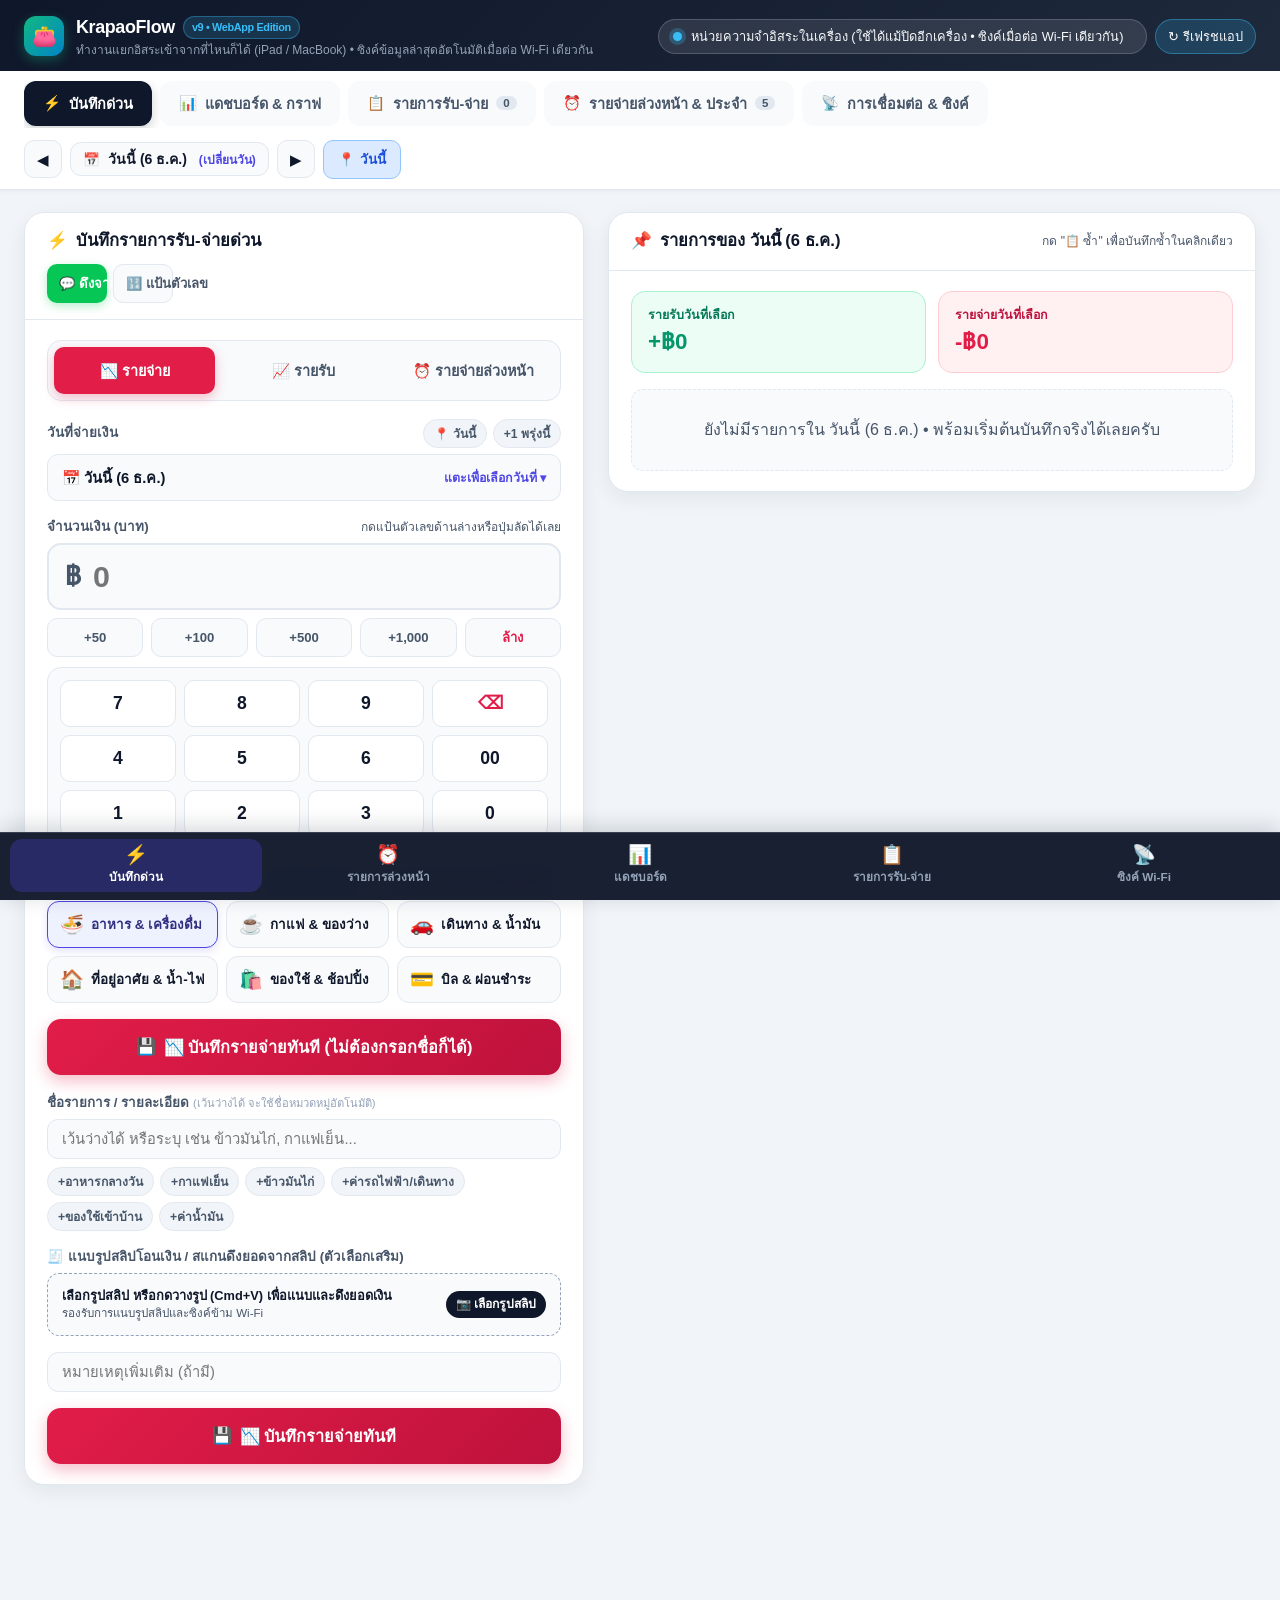
==== index.html @ 276aabe4 "Add 1-Click Krungthai Connext & LINE smart text import modal" ====
<!DOCTYPE html>
<html lang="th">
<head>
  <meta charset="UTF-8" />
  <meta name="viewport" content="width=device-width, initial-scale=1.0, viewport-fit=cover" />
  <title>KrapaoFlow — บันทึกรายรับ-รายจ่าย • แดชบอร์ดกราฟ • ซิงค์ Wi-Fi เดียวกัน</title>
  <link rel="icon" href="./icon.svg" type="image/svg+xml" />
  <link rel="apple-touch-icon" href="./icon.svg" />
  <link rel="stylesheet" href="./styles.css?v=9" />
</head>
<body>
  <!-- Top Header -->
  <header class="topbar">
    <div class="topbar-inner">
      <div class="brand">
        <div class="brand-logo">👛</div>
        <div>
          <div class="brand-title">
            KrapaoFlow
            <span class="brand-badge">v9 • WebApp Edition</span>
          </div>
          <div style="font-size:0.75rem;color:#94A3B8;">
            ทำงานแยกอิสระเข้าจากที่ไหนก็ได้ (iPad / MacBook) • ซิงค์ข้อมูลล่าสุดอัตโนมัติเมื่อต่อ Wi-Fi เดียวกัน
          </div>
        </div>
      </div>

      <div style="display:flex;align-items:center;gap:8px;flex-wrap:wrap;">
        <!-- Real-time Connection & Same Wi-Fi Auto-Sync Status Pill -->
        <button type="button" class="wifi-sync-pill" id="btnTopSyncPill" title="คลิกเพื่อเปิดหมวดการเชื่อมต่อและตั้งค่าการซิงค์ Wi-Fi">
          <span class="sync-dot" id="syncDot"></span>
          <span id="syncStatusText">กำลังตรวจสอบเครือข่าย...</span>
          <span style="opacity:0.8;font-size:0.74rem;" id="syncPeerCountBadge"></span>
        </button>
        <!-- Quick Refresh Button for iPad Home Screen Standalone Mode -->
        <button type="button" class="wifi-sync-pill" id="btnForceReloadApp" title="กดเพื่ออัปเดตและรีเฟรชแอปบนหน้าจอโฮม iPad" style="padding:6px 12px;background:rgba(56,189,248,0.18);border-color:rgba(56,189,248,0.4);">
          <span>↻ รีเฟรชแอป</span>
        </button>
      </div>
    </div>
  </header>

  <!-- Primary Navigation Bar -->
  <nav class="primary-nav-wrap" aria-label="เมนูหลักแยกหมวดหมู่">
    <div class="primary-nav-inner">
      <div class="nav-tabs" role="tablist">
        <button type="button" class="nav-tab-btn active" data-nav-view="record">
          <span>⚡</span>
          <span>บันทึกด่วน</span>
        </button>
        <button type="button" class="nav-tab-btn" data-nav-view="dashboard">
          <span>📊</span>
          <span>แดชบอร์ด &amp; กราฟ</span>
        </button>
        <button type="button" class="nav-tab-btn" data-nav-view="transactions">
          <span>📋</span>
          <span>รายการรับ-จ่าย</span>
          <span class="nav-tab-badge" id="navTxCountBadge">0</span>
        </button>
        <button type="button" class="nav-tab-btn" data-nav-view="upcoming">
          <span>⏰</span>
          <span>รายจ่ายล่วงหน้า &amp; ประจำ</span>
          <span class="nav-tab-badge" id="navUpcomingCountBadge">0</span>
        </button>
        <button type="button" class="nav-tab-btn" data-nav-view="sync">
          <span>📡</span>
          <span>การเชื่อมต่อ &amp; ซิงค์</span>
        </button>
      </div>

      <!-- Global Date Picker & "📍 วันนี้" Button (100% Pure HTML - No native UIKit DatePicker overlay bug) -->
      <div class="date-quick-bar">
        <button type="button" class="btn-icon-nav" id="btnPrevDate" title="วันก่อนหน้า">◀</button>
        <input type="hidden" id="mainDatePicker" />
        <button type="button" class="date-display-box" id="btnOpenMainCalendar" style="cursor:pointer;">
          <span>📅</span>
          <span class="date-label-thai" id="selectedDateThaiLabel">วันนี้</span>
          <span style="font-size:0.75rem;color:#4F46E5;font-weight:700;margin-left:4px;">(เปลี่ยนวัน)</span>
        </button>
        <button type="button" class="btn-icon-nav" id="btnNextDate" title="วันถัดไป">▶</button>
        <button type="button" class="btn-today is-today" id="btnGoToday">
          <span>📍</span>
          <span id="btnTodayLabel">วันนี้</span>
        </button>
      </div>
    </div>
  </nav>

  <main class="main-container">

    <!-- =================================================================
         VIEW 1: บันทึกด่วน (QUICK RECORD VIEW)
         ================================================================= -->
    <section class="view-section active" id="view-record" aria-label="หมวดบันทึกรายรับรายจ่ายด่วน">
      <div class="record-view-grid">
        <!-- Left: Quick Entry Form -->
        <div class="panel-card">
          <div class="panel-header">
            <div class="panel-title">
              <span>⚡</span>
              <span>บันทึกรายการรับ-จ่ายด่วน</span>
            </div>
            <div style="display:flex;gap:6px;flex-wrap:wrap;">
              <button type="button" class="quick-amt-btn" id="btnOpenLineImportModal" style="flex:0;white-space:nowrap;background:#06C755;color:#FFF;border:none;font-weight:700;box-shadow:0 3px 10px rgba(6,199,85,0.3);">
                💬 ดึงจาก Krungthai / LINE
              </button>
              <button type="button" class="quick-amt-btn" id="btnToggleNumpad" style="flex:0;white-space:nowrap;">
                🔢 แป้นตัวเลข
              </button>
            </div>
          </div>

          <div class="panel-body">
            <!-- Entry Type Tabs -->
            <div class="entry-type-tabs" role="tablist">
              <button type="button" class="type-tab active-expense" id="tabExpense" data-entry-type="expense">
                📉 รายจ่าย
              </button>
              <button type="button" class="type-tab" id="tabIncome" data-entry-type="income">
                📈 รายรับ
              </button>
              <button type="button" class="type-tab" id="tabScheduled" data-entry-type="scheduled">
                ⏰ รายจ่ายล่วงหน้า
              </button>
            </div>

            <form id="entryForm" novalidate>
              <!-- Date Selection (Pure HTML Calendar Trigger - Zero iPadOS UIKit Overlay Bug) -->
              <div class="form-group">
                <div class="form-label-row">
                  <label class="form-label" id="entryDateLabel">วันที่ของรายการ</label>
                  <div style="display:flex;gap:6px;">
                    <button type="button" class="quick-tag" id="btnEntryToday">📍 วันนี้</button>
                    <button type="button" class="quick-tag" id="btnEntryTomorrow">+1 พรุ่งนี้</button>
                    <button type="button" class="quick-tag" id="btnEntryNext7Days" style="display:none;">+7 วัน</button>
                  </div>
                </div>
                <input type="hidden" id="entryDateInput" />
                <button type="button" class="text-input" id="btnOpenEntryCalendar" style="text-align:left;font-weight:700;cursor:pointer;display:flex;align-items:center;justify-content:space-between;">
                  <span id="entryDateDisplayText">📅 วันนี้</span>
                  <span style="font-size:0.78rem;color:#4F46E5;">แตะเพื่อเลือกวันที่ ▾</span>
                </button>
              </div>

              <!-- Recurrence Option (Visible when Scheduled mode is chosen) -->
              <div class="form-group" id="entryRecurrenceGroup" style="display:none;background:#EEF2FF;padding:12px;border-radius:12px;border:1px solid #C7D2FE;">
                <label class="form-label" for="entryRecurrenceSelect" style="color:#312E81;">🔁 รูปแบบการเกิดซ้ำ (รายการประจำอัตโนมัติ):</label>
                <div style="display:grid;grid-template-columns:1fr 1fr;gap:8px;margin-top:6px;">
                  <select id="entryRecurrenceSelect" class="select-filter">
                    <option value="none">ครั้งเดียว (ไม่เกิดซ้ำ)</option>
                    <option value="monthly">🔁 ประจำทุกเดือน (สร้างเดือนถัดไปอัตโนมัติ)</option>
                    <option value="weekly">🔁 ประจำทุกสัปดาห์</option>
                    <option value="installment">💳 ผ่อนชำระ (ระบุงวด เช่น 1/10)</option>
                  </select>
                  <div id="entryInstallmentWrap" style="display:none;gap:6px;align-items:center;">
                    <input type="text" inputmode="numeric" id="entryInstCurrent" class="text-input" placeholder="งวดที่" value="1" style="padding:8px;" />
                    <span>/</span>
                    <input type="text" inputmode="numeric" id="entryInstTotal" class="text-input" placeholder="ทั้งหมด" value="10" style="padding:8px;" />
                  </div>
                </div>
              </div>

              <!-- Amount Input -->
              <div class="form-group">
                <div class="form-label-row">
                  <label class="form-label" for="entryAmountInput">จำนวนเงิน (บาท)</label>
                  <span style="font-size:0.75rem;color:var(--text-secondary);">กดแป้นตัวเลขด้านล่างหรือปุ่มลัดได้เลย</span>
                </div>
                <div class="amount-input-wrap">
                  <span class="currency-prefix" style="pointer-events:none;">฿</span>
                  <input
                    type="text"
                    id="entryAmountInput"
                    class="amount-input"
                    placeholder="0"
                    inputmode="decimal"
                    autocomplete="off"
                  />
                </div>
                <div class="quick-amounts">
                  <button type="button" class="quick-amt-btn" data-add-amt="50">+50</button>
                  <button type="button" class="quick-amt-btn" data-add-amt="100">+100</button>
                  <button type="button" class="quick-amt-btn" data-add-amt="500">+500</button>
                  <button type="button" class="quick-amt-btn" data-add-amt="1000">+1,000</button>
                  <button type="button" class="quick-amt-btn" id="btnClearAmount" style="color:#E11D48;">ล้าง</button>
                </div>

                <!-- Touch Numpad (Visible by default for instant tapping on iPad Portrait & Landscape) -->
                <div class="numpad-grid" id="ipadNumpad" style="display:grid;">
                  <button type="button" class="numpad-btn" data-numpad="7">7</button>
                  <button type="button" class="numpad-btn" data-numpad="8">8</button>
                  <button type="button" class="numpad-btn" data-numpad="9">9</button>
                  <button type="button" class="numpad-btn" data-numpad="DEL" style="color:#E11D48;">⌫</button>
                  <button type="button" class="numpad-btn" data-numpad="4">4</button>
                  <button type="button" class="numpad-btn" data-numpad="5">5</button>
                  <button type="button" class="numpad-btn" data-numpad="6">6</button>
                  <button type="button" class="numpad-btn" data-numpad="00">00</button>
                  <button type="button" class="numpad-btn" data-numpad="1">1</button>
                  <button type="button" class="numpad-btn" data-numpad="2">2</button>
                  <button type="button" class="numpad-btn" data-numpad="3">3</button>
                  <button type="button" class="numpad-btn" data-numpad="0">0</button>
                </div>
              </div>

              <!-- Category Picker with Full Add / Edit / Delete Support -->
              <div class="form-group">
                <div class="form-label-row">
                  <label class="form-label">เลือกประเภทของรายการ</label>
                  <div style="display:flex;gap:6px;flex-wrap:wrap;">
                    <button type="button" class="quick-tag" id="btnOpenAddCategoryModal" style="background:#EEF2FF;color:#4F46E5;border-color:#A5B4FC;font-weight:700;">
                      + เพิ่มประเภทใหม่
                    </button>
                    <button type="button" class="quick-tag" id="btnToggleManageCategories" style="color:#E11D48;border-color:#FECDD3;background:#FFF1F2;">
                      ⚙️ แก้ไข / ลบประเภทที่ไม่ได้ใช้
                    </button>
                  </div>
                </div>
                <div id="manageCatHintBanner" style="display:none;background:#FFF1F2;border:1px solid #FECDD3;color:#BE123C;padding:8px 12px;border-radius:10px;font-size:0.78rem;margin-bottom:8px;font-weight:600;">
                  💡 โหมดจัดการประเภท: กดปุ่ม <strong>✏️</strong> เพื่อแก้ไขชื่อ/ไอคอน/สี หรือกด <strong>✕</strong> เพื่อลบประเภทที่คุณไม่ได้ใช้ออกได้เลย
                </div>
                <div class="category-grid" id="categoryPickerGrid"></div>
              </div>

              <!-- Primary Fast Submit Button right in the upper iPad Portrait Safe Zone -->
              <div class="form-group" style="margin-bottom:18px;">
                <button type="submit" class="btn-submit expense" id="btnSubmitEntryTop">
                  <span>💾</span>
                  <span id="btnSubmitEntryTopLabel">บันทึกรายจ่ายทันที (ไม่ต้องกรอกชื่อก็ได้)</span>
                </button>
              </div>

              <!-- Description & Quick Tags -->
              <div class="form-group">
                <div class="form-label-row">
                  <label class="form-label" for="entryTitleInput">ชื่อรายการ / รายละเอียด <small style="font-weight:500;color:var(--text-muted);">(เว้นว่างได้ จะใช้ชื่อหมวดหมู่อัตโนมัติ)</small></label>
                </div>
                <input
                  type="text"
                  id="entryTitleInput"
                  class="text-input"
                  placeholder="เว้นว่างได้ หรือระบุ เช่น ข้าวมันไก่, กาแฟเย็น..."
                />
                <div class="quick-tags" id="quickTitleSuggestions"></div>
              </div>

              <!-- Slip Attachment & Smart Slip Auto-Fill -->
              <div class="form-group">
                <div class="form-label-row">
                  <label class="form-label">🧾 แนบรูปสลิปโอนเงิน / สแกนดึงยอดจากสลิป (ตัวเลือกเสริม)</label>
                </div>
                <div class="slip-upload-box">
                  <div style="display:flex;align-items:center;gap:10px;">
                    <img id="entrySlipPreviewImg" class="slip-preview-thumb" style="display:none;" alt="ตัวอย่างสลิป" />
                    <div>
                      <div style="font-size:0.8rem;font-weight:700;color:var(--text-main);" id="entrySlipStatusText">
                        เลือกรูปสลิป หรือกดวางรูป (Cmd+V) เพื่อแนบและดึงยอดเงิน
                      </div>
                      <div style="font-size:0.72rem;color:var(--text-secondary);">
                        รองรับการแนบรูปสลิปและซิงค์ข้าม Wi-Fi
                      </div>
                    </div>
                  </div>
                  <div style="display:flex;gap:6px;">
                    <label class="quick-tag" style="background:#0F172A;color:#FFF;border:none;cursor:pointer;">
                      📷 เลือกรูปสลิป
                      <input type="file" id="entrySlipFileInput" accept="image/*" style="display:none;" />
                    </label>
                    <button type="button" class="quick-tag" id="btnRemoveEntrySlip" style="display:none;color:#E11D48;">✕ ลบรูป</button>
                  </div>
                </div>
              </div>

              <!-- Optional Note -->
              <div class="form-group">
                <input
                  type="text"
                  id="entryNoteInput"
                  class="text-input"
                  placeholder="หมายเหตุเพิ่มเติม (ถ้ามี)"
                />
              </div>

              <button type="submit" class="btn-submit expense" id="btnSubmitEntry">
                <span>💾</span>
                <span id="btnSubmitEntryLabel">บันทึกรายจ่ายทันที</span>
              </button>
            </form>
          </div>
        </div>

        <!-- Right: Clean Today/Selected Date Summary + 1-Tap Duplicate & Edit -->
        <div>
          <div class="panel-card">
            <div class="panel-header">
              <div class="panel-title">
                <span>📌</span>
                <span id="quickRecordSideTitle">รายการของวันที่เลือก</span>
              </div>
              <span style="font-size:0.75rem;color:var(--text-secondary);">กด "📋 ซ้ำ" เพื่อบันทึกซ้ำในคลิกเดียว</span>
            </div>
            <div class="panel-body">
              <div class="mini-day-summary">
                <div class="mini-stat-box inc">
                  <div style="font-size:0.78rem;color:#047857;font-weight:700;">รายรับวันที่เลือก</div>
                  <div style="font-size:1.4rem;font-weight:800;color:#059669;" id="quickDayIncomeVal">+฿0</div>
                </div>
                <div class="mini-stat-box exp">
                  <div style="font-size:0.78rem;color:#BE123C;font-weight:700;">รายจ่ายวันที่เลือก</div>
                  <div style="font-size:1.4rem;font-weight:800;color:#E11D48;" id="quickDayExpenseVal">-฿0</div>
                </div>
              </div>

              <div id="quickRecentListContainer"></div>
            </div>
          </div>
        </div>
      </div>
    </section>

    <!-- =================================================================
         VIEW 2: แดชบอร์ด & กราฟวิเคราะห์ (DASHBOARD & CHARTS VIEW)
         ================================================================= -->
    <section class="view-section" id="view-dashboard" aria-label="หมวดแดชบอร์ดและกราฟวิเคราะห์">
      <!-- Row 1: 4 Core KPI Cards -->
      <div class="dashboard-grid">
        <div class="kpi-card income-card">
          <div>
            <div class="kpi-header">
              <span class="kpi-title">📈 วันนี้รับเท่าไหร่</span>
              <span class="kpi-badge income" id="todayIncomeCountBadge">0 รายการ</span>
            </div>
            <div class="kpi-amount income" id="todayIncomeAmount">+฿0</div>
          </div>
          <div class="kpi-sub">
            <span id="selectedDayIncomeCompare">ข้อมูลวันนี้</span>
            <span id="monthIncomeMini">เดือนนี้: +฿0</span>
          </div>
        </div>

        <div class="kpi-card expense-card">
          <div>
            <div class="kpi-header">
              <span class="kpi-title">📉 วันนี้จ่ายไปเท่าไหร่</span>
              <span class="kpi-badge expense" id="todayExpenseCountBadge">0 รายการ</span>
            </div>
            <div class="kpi-amount expense" id="todayExpenseAmount">-฿0</div>
          </div>
          <div class="kpi-sub">
            <span id="selectedDayExpenseCompare">ข้อมูลวันนี้</span>
            <span id="monthExpenseMini">เดือนนี้: -฿0</span>
          </div>
        </div>

        <div class="kpi-card balance-card">
          <div>
            <div class="kpi-header">
              <span class="kpi-title">💰 เงินคงเหลือพร้อมใช้</span>
              <span class="kpi-badge balance" id="todayNetBadge">สุทธิวันนี้ ฿0</span>
            </div>
            <div class="kpi-amount balance" id="totalAvailableBalance">฿0</div>
          </div>
          <div class="kpi-sub">
            <span>หักรายจ่ายจริงทั้งหมดแล้ว</span>
            <span id="totalTxCountLabel">0 รายการ</span>
          </div>
        </div>

        <div class="kpi-card target-card">
          <div>
            <div class="kpi-header">
              <span class="kpi-title">🎯 ยอดที่ต้องหาก่อนกำหนด</span>
              <span class="kpi-badge urgent" id="targetDaysRemainingBadge">อีก 7 วัน</span>
            </div>
            <div class="kpi-amount target" id="targetNeededAmount">฿0</div>
          </div>
          <div class="kpi-sub">
            <span id="targetDueDateSubLabel">ก่อนวันที่ -</span>
            <span id="targetDailyRateLabel">เฉลี่ย ฿0/วัน</span>
          </div>
        </div>
      </div>

      <!-- Row 2: Daily Cashflow Bar Chart + Category Donut Chart -->
      <div class="charts-grid-top">
        <div class="chart-card" style="margin-bottom:0;">
          <div class="chart-header">
            <div>
              <div class="chart-title">📊 กราฟเปรียบเทียบ รายรับ vs รายจ่าย รายวัน</div>
              <div class="chart-subtitle">คลิกที่แท่งกราฟเพื่อดูข้อมูลของวันนั้น • มีเส้นประแสดงค่าเฉลี่ยรายจ่ายต่อวัน</div>
            </div>
            <div class="segmented-control">
              <button type="button" class="filter-pill active" data-chart-days="7">7 วันล่าสุด</button>
              <button type="button" class="filter-pill" data-chart-days="14">14 วันล่าสุด</button>
            </div>
          </div>
          <div id="dailyBarChartContainer" style="width:100%;min-height:245px;"></div>
        </div>

        <div class="chart-card" style="margin-bottom:0;">
          <div class="chart-header">
            <div>
              <div class="chart-title">🍩 กราฟสัดส่วนแยกตามประเภท</div>
              <div class="chart-subtitle" id="donutPeriodSubtitle">สรุปสัดส่วนประจำเดือน</div>
            </div>
            <div class="segmented-control">
              <button type="button" class="filter-pill active expense-only" data-donut-type="expense">รายจ่าย</button>
              <button type="button" class="filter-pill income-only" data-donut-type="income">รายรับ</button>
            </div>
          </div>

          <div class="donut-layout">
            <div class="donut-svg-wrap">
              <div id="donutSvgContainer"></div>
              <div class="donut-center-label">
                <span style="font-size:0.72rem;color:var(--text-secondary);" id="donutCenterTitle">รวมรายจ่าย</span>
                <strong style="font-size:1.05rem;font-weight:800;" id="donutCenterAmount">฿0</strong>
              </div>
            </div>
            <div class="donut-rank-list" id="donutRankList"></div>
          </div>
        </div>
      </div>

      <!-- Row 3: Monthly Calendar Heatmap & Month-over-Month Trend Chart -->
      <div class="charts-grid-top">
        <div class="chart-card" style="margin-bottom:0;">
          <div class="chart-header">
            <div>
              <div class="chart-title">🗓️ ปฏิทินรายเดือน (Calendar Heatmap)</div>
              <div class="chart-subtitle" id="calendarHeatmapSubtitle">แสดงยอด +รับ / -จ่าย ในแต่ละวันของเดือน คลิกที่ช่องวันเพื่อเลือกดูได้ทันที</div>
            </div>
            <div style="display:flex;align-items:center;gap:6px;">
              <button type="button" class="btn-icon-nav" id="btnPrevMonthDash" style="width:32px;height:32px;">◀</button>
              <span id="dashMonthLabel" style="font-size:0.84rem;font-weight:800;min-width:110px;text-align:center;">เดือนนี้</span>
              <button type="button" class="btn-icon-nav" id="btnNextMonthDash" style="width:32px;height:32px;">▶</button>
              <input type="hidden" id="dashMonthPicker" />
            </div>
          </div>
          <div class="calendar-heatmap-grid" id="calendarHeatmapContainer"></div>
        </div>

        <div class="chart-card" style="margin-bottom:0;">
          <div class="chart-header">
            <div>
              <div class="chart-title">📈 กราฟเปรียบเทียบรายเดือนย้อนหลัง (Month-over-Month)</div>
              <div class="chart-subtitle">เปรียบเทียบ รายรับ vs รายจ่าย ย้อนหลัง 6 เดือน</div>
            </div>
          </div>
          <div id="monthlyTrendChartContainer" style="width:100%;min-height:245px;"></div>
        </div>
      </div>

      <!-- Row 4: Target Shortfall Gauge Chart -->
      <div class="chart-card" style="margin-top:20px;">
        <div class="chart-header">
          <div>
            <div class="chart-title">⏳ กราฟวิเคราะห์ยอดที่ต้องหาให้ได้ก่อนวันที่กำหนด &amp; ความพร้อมของเงินทุน</div>
            <div class="chart-subtitle">เปรียบเทียบเงินคงเหลือปัจจุบัน กับยอดรวมรายจ่ายล่วงหน้าที่ต้องชำระก่อนวันที่กำหนด</div>
          </div>
          <div style="display:flex;align-items:center;gap:10px;flex-wrap:wrap;">
            <input type="hidden" id="targetCutoffDateInput" />
            <button type="button" class="date-display-box" id="btnOpenTargetCalendar" style="cursor:pointer;">
              <span>🎯 ก่อนวันที่:</span>
              <strong id="targetCutoffDateDisplayText" style="color:#4F46E5;">เลือกวันเป้าหมาย</strong>
            </button>
            <div class="segmented-control">
              <button type="button" class="filter-pill active" id="btnModeNetShortfall">หักเงินคงเหลือที่มี</button>
              <button type="button" class="filter-pill" id="btnModeGrossUpcoming">ยอดจ่ายล่วงหน้าเต็ม</button>
            </div>
          </div>
        </div>

        <div class="target-chart-grid">
          <div id="targetGaugeSvgContainer" style="text-align:center;"></div>
          <div>
            <div class="planner-metrics">
              <div class="planner-metric-box">
                <div class="pm-label">รวมรายจ่ายล่วงหน้าก่อนวันกำหนด</div>
                <div class="pm-val" id="pmUpcomingTotal">฿0</div>
              </div>
              <div class="planner-metric-box">
                <div class="pm-label">เงินคงเหลือที่มีช่วยจ่ายได้ตอนนี้</div>
                <div class="pm-val" style="color:var(--income-color);" id="pmCurrentAvailable">฿0</div>
              </div>
              <div class="planner-metric-box highlight">
                <div class="pm-label" id="pmShortfallTitle">ยอดที่ต้องหาเพิ่มให้ทันกำหนด</div>
                <div class="pm-val" style="color:#4F46E5;" id="pmShortfallValue">฿0</div>
              </div>
            </div>

            <div style="background:#F8FAFC;border:1px solid var(--border-color);border-radius:12px;padding:12px 16px;display:flex;align-items:center;justify-content:space-between;flex-wrap:wrap;gap:10px;">
              <div>
                <div style="font-size:0.82rem;font-weight:700;color:var(--text-main);" id="targetCoverageText">ความพร้อมของเงินทุน: 100%</div>
                <div style="font-size:0.8rem;color:#4F46E5;font-weight:700;" id="targetActionHintText">ยังไม่มีรายจ่ายล่วงหน้าที่ค้างชำระ</div>
              </div>
              <div style="display:flex;gap:8px;">
                <button type="button" class="quick-amt-btn" id="btnExportCsvFromDash" style="flex:0;white-space:nowrap;">
                  📊 ส่งออก Excel / CSV
                </button>
                <button type="button" class="quick-amt-btn" id="btnPrintReportFromDash" style="flex:0;white-space:nowrap;">
                  🖨️ พิมพ์สรุป PDF
                </button>
              </div>
            </div>
          </div>
        </div>
      </div>
    </section>

    <!-- =================================================================
         VIEW 3: รายการรับ-จ่าย (TRANSACTIONS HISTORY & EXPORT VIEW)
         ================================================================= -->
    <section class="view-section" id="view-transactions" aria-label="หมวดรายการรายรับรายจ่ายทั้งหมด">
      <div class="panel-card">
        <div class="filter-toolbar">
          <div class="filter-row-top">
            <div style="display:flex;align-items:center;gap:10px;flex-wrap:wrap;">
              <div class="segmented-control" role="group" aria-label="เลือกแสดงรายวันหรือรายเดือน">
                <button type="button" class="filter-pill active" id="btnViewDaily" data-period="daily">
                  📅 แสดงรายวัน
                </button>
                <button type="button" class="filter-pill" id="btnViewMonthly" data-period="monthly">
                  🗓️ แสดงรายเดือน
                </button>
              </div>
              <div style="display:flex;align-items:center;gap:6px;">
                <button type="button" class="btn-icon-nav" id="btnPrevMonthTx" style="width:32px;height:32px;">◀</button>
                <span id="txMonthLabel" style="font-size:0.84rem;font-weight:800;min-width:110px;text-align:center;">เดือนนี้</span>
                <button type="button" class="btn-icon-nav" id="btnNextMonthTx" style="width:32px;height:32px;">▶</button>
                <input type="hidden" id="monthPickerInput" />
              </div>
            </div>

            <div class="segmented-control" role="group" aria-label="กรองประเภทรายรับรายจ่าย">
              <button type="button" class="filter-pill active" data-type-filter="all">ทั้งหมด</button>
              <button type="button" class="filter-pill expense-only" data-type-filter="expense">📉 เฉพาะรายจ่าย</button>
              <button type="button" class="filter-pill income-only" data-type-filter="income">📈 เฉพาะรายรับ</button>
            </div>
          </div>

          <div class="filter-row-bottom">
            <div class="search-box">
              <span class="search-icon">🔍</span>
              <input
                type="text"
                id="searchTxInput"
                class="search-input"
                placeholder="ค้นหาชื่อรายการ, หมายเหตุ หรืออุปกรณ์ที่บันทึก..."
              />
            </div>

            <select id="categoryFilterSelect" class="select-filter" aria-label="กรองตามประเภทหมวดหมู่">
              <option value="all">🏷️ ทุกประเภทหมวดหมู่</option>
            </select>

            <button type="button" class="quick-amt-btn" id="btnExportCsvTx" style="flex:0;white-space:nowrap;background:#ECFDF5;color:#047857;border-color:#A7F3D0;">
              📊 ส่งออก Excel (.CSV)
            </button>
            <button type="button" class="quick-amt-btn" id="btnPrintPdfTx" style="flex:0;white-space:nowrap;">
              🖨️ พิมพ์สรุป / PDF
            </button>
          </div>
        </div>

        <div class="period-summary-strip">
          <div class="ps-item">
            <span class="ps-label" id="periodIncomeLabel">รายรับ</span>
            <span class="ps-val inc" id="periodIncomeVal">+฿0</span>
          </div>
          <div class="ps-item">
            <span class="ps-label" id="periodExpenseLabel">รายจ่าย</span>
            <span class="ps-val exp" id="periodExpenseVal">-฿0</span>
          </div>
          <div class="ps-item">
            <span class="ps-label">คงเหลือสุทธิในช่วงที่เลือก</span>
            <span class="ps-val net" id="periodNetVal">฿0</span>
          </div>
        </div>

        <div class="tx-list-container" id="transactionsListContainer"></div>
      </div>
    </section>

    <!-- =================================================================
         VIEW 4: รายจ่ายล่วงหน้า & รายการประจำ (UPCOMING & RECURRING VIEW)
         ================================================================= -->
    <section class="view-section" id="view-upcoming" aria-label="หมวดกำหนดรายจ่ายล่วงหน้าและรายการประจำ">
      <div class="record-view-grid">
        <div class="panel-card">
          <div class="panel-header">
            <div class="panel-title">
              <span>⏰</span>
              <span>เพิ่มรายจ่ายล่วงหน้า / รายการประจำอัตโนมัติ</span>
            </div>
          </div>
          <div class="panel-body">
            <form id="scheduledOnlyForm" novalidate>
              <div class="form-group">
                <label class="form-label" for="schTitleInput">ชื่อรายการที่ต้องจ่ายล่วงหน้า <small style="font-weight:500;color:var(--text-muted);">(เว้นว่างได้)</small></label>
                <input type="text" id="schTitleInput" class="text-input" placeholder="เช่น ค่าเช่าคอนโด, ค่าบัตรเครดิต, ผ่อน iPad..." style="margin-top:6px;" />
              </div>

              <div class="form-group">
                <div class="form-label-row">
                  <label class="form-label" for="schAmountInput">จำนวนเงินที่ต้องเตรียม (บาท)</label>
                  <span style="font-size:0.75rem;color:var(--text-secondary);">กดแป้นตัวเลขด้านล่างได้เลย</span>
                </div>
                <input type="text" inputmode="decimal" id="schAmountInput" class="text-input" placeholder="0" style="margin-top:6px;font-size:1.35rem;font-weight:800;" />
                <div class="quick-amounts">
                  <button type="button" class="quick-amt-btn" data-sch-add-amt="100">+100</button>
                  <button type="button" class="quick-amt-btn" data-sch-add-amt="500">+500</button>
                  <button type="button" class="quick-amt-btn" data-sch-add-amt="1000">+1,000</button>
                  <button type="button" class="quick-amt-btn" data-sch-add-amt="5000">+5,000</button>
                  <button type="button" class="quick-amt-btn" id="btnClearSchAmount" style="color:#E11D48;">ล้าง</button>
                </div>
                <div class="numpad-grid" id="schNumpad" style="display:grid;">
                  <button type="button" class="numpad-btn" data-sch-numpad="7">7</button>
                  <button type="button" class="numpad-btn" data-sch-numpad="8">8</button>
                  <button type="button" class="numpad-btn" data-sch-numpad="9">9</button>
                  <button type="button" class="numpad-btn" data-sch-numpad="DEL" style="color:#E11D48;">⌫</button>
                  <button type="button" class="numpad-btn" data-sch-numpad="4">4</button>
                  <button type="button" class="numpad-btn" data-sch-numpad="5">5</button>
                  <button type="button" class="numpad-btn" data-sch-numpad="6">6</button>
                  <button type="button" class="numpad-btn" data-sch-numpad="00">00</button>
                  <button type="button" class="numpad-btn" data-sch-numpad="1">1</button>
                  <button type="button" class="numpad-btn" data-sch-numpad="2">2</button>
                  <button type="button" class="numpad-btn" data-sch-numpad="3">3</button>
                  <button type="button" class="numpad-btn" data-sch-numpad="0">0</button>
                </div>
              </div>

              <div class="form-group">
                <div class="form-label-row">
                  <label class="form-label">กำหนดชำระก่อนวันที่ (Due Date)</label>
                  <div style="display:flex;gap:6px;">
                    <button type="button" class="quick-tag" data-sch-offset="3">อีก 3 วัน</button>
                    <button type="button" class="quick-tag" data-sch-offset="7">อีก 7 วัน</button>
                    <button type="button" class="quick-tag" data-sch-offset="15">อีก 15 วัน</button>
                    <button type="button" class="quick-tag" data-sch-offset="30">อีก 1 เดือน</button>
                  </div>
                </div>
                <input type="hidden" id="schDueDateInput" />
                <button type="button" class="text-input" id="btnOpenSchCalendar" style="text-align:left;font-weight:700;cursor:pointer;display:flex;align-items:center;justify-content:space-between;">
                  <span id="schDueDateDisplayText">📅 เลือกวันครบกำหนด</span>
                  <span style="font-size:0.78rem;color:#4F46E5;">แตะเพื่อเลือกวันที่ ▾</span>
                </button>
              </div>

              <!-- Recurrence & Installment Tracker -->
              <div class="form-group">
                <label class="form-label" for="schRecurrenceSelect">🔁 ความถี่การเกิดซ้ำอัตโนมัติ</label>
                <select id="schRecurrenceSelect" class="select-filter" style="width:100%;margin-top:6px;">
                  <option value="none">ครั้งเดียว (ไม่เกิดซ้ำ)</option>
                  <option value="monthly" selected>🔁 ประจำทุกเดือน (เมื่อกดจ่ายแล้ว จะสร้างงวดเดือนหน้าให้อัตโนมัติ)</option>
                  <option value="weekly">🔁 ประจำทุกสัปดาห์ (สร้างสัปดาห์หน้าอัตโนมัติ)</option>
                  <option value="installment">💳 ผ่อนชำระเป็นงวด (เช่น งวดที่ 1/10)</option>
                </select>
                <div id="schInstallmentFields" style="display:none;grid-template-columns:1fr 1fr;gap:10px;margin-top:8px;">
                  <div>
                    <label class="form-label">งวดปัจจุบันที่กำลังจะจ่าย</label>
                    <input type="text" inputmode="numeric" id="schInstCurInput" class="text-input" value="1" />
                  </div>
                  <div>
                    <label class="form-label">จำนวนงวดทั้งหมด</label>
                    <input type="text" inputmode="numeric" id="schInstTotalInput" class="text-input" value="10" />
                  </div>
                </div>
              </div>

              <div class="form-group">
                <label class="form-label" for="schCategorySelect">หมวดหมู่รายจ่าย</label>
                <select id="schCategorySelect" class="select-filter" style="width:100%;margin-top:6px;"></select>
              </div>

              <div class="form-group">
                <label class="form-label" for="schNoteInput">หมายเหตุ</label>
                <input type="text" id="schNoteInput" class="text-input" placeholder="เช่น ห้ามจ่ายเกินกำหนด..." style="margin-top:6px;" />
              </div>

              <button type="submit" class="btn-submit scheduled">
                <span>⏰</span>
                <span>บันทึกรายจ่ายล่วงหน้า</span>
              </button>
            </form>
          </div>
        </div>

        <div class="panel-card">
          <div class="panel-header">
            <div class="panel-title">
              <span>📋</span>
              <span>รายการรายจ่ายล่วงหน้า &amp; รายการประจำทั้งหมด</span>
            </div>
            <span style="font-size:0.78rem;color:var(--text-secondary);">กด "✓ จ่ายแล้ว" จะบันทึกจ่ายจริงและสร้างงวดถัดไปให้อัตโนมัติ</span>
          </div>
          <div class="panel-body">
            <div class="scheduled-list" id="scheduledExpensesList"></div>
          </div>
        </div>
      </div>
    </section>

    <!-- =================================================================
         VIEW 5: การเชื่อมต่อ & ซิงค์ข้อมูล (SYNC, ROOM CODE & MAC AUTOSTART)
         ================================================================= -->
    <section class="view-section" id="view-sync" aria-label="หมวดการเชื่อมต่อและซิงค์ข้อมูลผ่าน Wi-Fi เดียวกัน">
      <div class="sync-architecture-grid">
        <div class="panel-card">
          <div class="panel-header">
            <div class="panel-title">
              <span>🌍</span>
              <span>ต่างคนต่างมีหน่วยความจำของตัวเอง + ซิงค์อัตโนมัติเมื่อต่อ Wi-Fi เดียวกัน</span>
            </div>
          </div>
          <div class="panel-body">
            <div style="background:#EEF2FF;border:1px solid #C7D2FE;border-radius:14px;padding:16px;margin-bottom:16px;">
              <div style="font-weight:800;color:#1E1B4B;margin-bottom:6px;">
                🧠 1. ต่างคนต่างมีหน่วยความจำในเครื่องของตัวเอง (ปิด Mac ก็ใช้บน iPad ได้)
              </div>
              <p style="font-size:0.83rem;color:#312E81;margin-bottom:12px;">
                <strong>iPad</strong> เก็บข้อมูลในหน่วยความจำของ iPad เอง และ <strong>MacBook</strong> ก็เก็บในหน่วยความจำของ MacBook เอง ไม่ต้องพึ่งพากันเวลาใช้งานข้างนอก สามารถดาวน์โหลดไฟล์แอปพกพาด้านล่างเก็บไว้ในแอป <strong>Files (ไฟล์)</strong> บน iPad หรือเปิดผ่านลิงก์ Cloud HTTPS เพื่อใช้งานตอนปิดเครื่อง Mac ได้ทันที
              </p>
              <div style="display:flex;gap:10px;flex-wrap:wrap;">
                <a href="./KrapaoFlow-Portable-App.html" download="KrapaoFlow-Portable-App.html" class="quick-amt-btn" style="text-decoration:none;background:#4F46E5;color:#FFF;border:none;text-align:center;">
                  📥 ดาวน์โหลดไฟล์แอปอิสระ (เก็บไว้ในเครื่อง iPad / Mac ใช้ได้แม้ปิดอีกเครื่อง)
                </a>
                <button type="button" class="quick-amt-btn" id="btnExportJsonBackup">
                  💾 สำรองข้อมูล (.JSON)
                </button>
              </div>
            </div>

            <div style="background:#ECFDF5;border:1px solid #A7F3D0;border-radius:14px;padding:16px;margin-bottom:16px;">
              <div style="font-weight:800;color:#065F46;margin-bottom:6px;">
                🔄 2. ระบบตรวจจับ "Wi-Fi เดียวกัน" แบบ Peer-to-Peer (ไม่ต้องเปิดเซิร์ฟเวอร์ ไม่ต้องก๊อปปี้ IP)
              </div>
              <p style="font-size:0.82rem;color:#047857;margin-bottom:10px;">
                ระบบตรวจสอบ <strong>รหัสเกตเวย์ของวง Wi-Fi (Wi-Fi Public IP Signature)</strong> อัตโนมัติ เมื่อทั้ง iPad และ MacBook เชื่อมต่อ <strong>Wi-Fi วงเดียวกัน</strong> (รหัสวง Wi-Fi ตรงกัน + รหัสห้องตรงกัน) ทั้งสองเครื่องจะซิงค์ข้อมูลจากหน่วยความจำของแต่ละฝั่งให้เป็นข้อมูลล่าสุดตรงกันทันที
              </p>
              <div style="display:flex;gap:8px;align-items:flex-end;">
                <div style="flex:1;">
                  <label class="form-label" style="color:#065F46;">รหัสห้องซิงค์ประจำตัวของคุณ (ตั้งให้ตรงกันทั้ง iPad และ MacBook):</label>
                  <input type="text" id="syncRoomCodeInput" class="text-input" value="KP-8899" style="font-weight:800;margin-top:6px;" />
                </div>
                <button type="button" class="quick-amt-btn" id="btnSaveSyncHubUrl" style="flex:0;white-space:nowrap;height:42px;background:#059669;color:#FFF;border:none;padding:0 18px;">
                  บันทึกรหัสห้อง &amp; ซิงค์ทันที
                </button>
              </div>
            </div>
          </div>
        </div>

        <div class="panel-card">
          <div class="panel-header">
            <div class="panel-title">
              <span>📡</span>
              <span>สถานะวง Wi-Fi เดียวกัน &amp; จัดการข้อมูล</span>
            </div>
            <button type="button" class="quick-tag" id="btnForceSyncNow" style="background:#059669;color:#FFF;border:none;">
              🔄 ซิงค์เดี๋ยวนี้
            </button>
          </div>
          <div class="panel-body">
            <div style="display:grid;grid-template-columns:148px 1fr;gap:16px;align-items:center;background:var(--bg-subtle);padding:14px;border-radius:14px;border:1px solid var(--border-color);margin-bottom:16px;">
              <div style="background:#FFF;padding:8px;border-radius:10px;border:1px solid var(--border-color);text-align:center;">
                <div id="qrCodeSvgContainer" style="width:128px;height:128px;margin:0 auto;"></div>
                <div style="font-size:0.68rem;color:var(--text-secondary);margin-top:4px;">สแกนด้วย iPad</div>
              </div>
              <div>
                <div style="font-size:0.8rem;font-weight:800;color:#059669;">🔗 ลิงก์ถาวรเปิดได้ทุกที่ตลอด 24 ชม. (แม้ปิดเครื่อง Mac):</div>
                <div class="lan-url-box">
                  <span id="lanUrlText">https://potae13.github.io/krapaoflow/</span>
                  <button type="button" class="quick-tag" id="btnCopyLanUrl" style="background:#334155;color:#FFF;border:none;">คัดลอกลิงก์</button>
                </div>
                <div style="font-size:0.76rem;color:var(--text-secondary);">
                  • สถานะวง Wi-Fi ปัจจุบัน: <strong id="wifiSubnetText" style="color:#059669;">กำลังตรวจสอบรหัสวง Wi-Fi...</strong><br/>
                  • รหัสห้องซิงค์: <strong id="roomCodeDisplayText">KP-8899</strong><br/>
                  • ซิงค์ล่าสุดเมื่อ: <strong id="lastSyncedTimeText">เมื่อสักครู่</strong>
                </div>
              </div>
            </div>

            <div style="font-size:0.85rem;font-weight:800;margin-bottom:8px;">
              🟢 อุปกรณ์ที่ตรวจพบในวง Wi-Fi เดียวกันตอนนี้:
            </div>
            <div id="connectedPeersList" style="margin-bottom:14px;"></div>

            <button type="button" class="quick-amt-btn" id="btnResetAllToZero" style="width:100%;background:#FFF1F2;color:#E11D48;border-color:#FECDD3;">
              🗑️ รีเซ็ตยอดและรายการทั้งหมดเป็น 0 (คงหมวดหมู่ที่ตั้งไว้)
            </button>
          </div>
        </div>
      </div>
    </section>

  </main>

  <!-- =================================================================
       MODAL 1: เพิ่ม / แก้ไข / ลบ ประเภทหมวดหมู่ (Category Editor Modal)
       ================================================================= -->
  <div class="modal-backdrop" id="categoryModalBackdrop" role="dialog" aria-modal="true">
    <div class="modal-card">
      <div class="modal-header">
        <div style="font-weight:800;font-size:1rem;" id="categoryModalTitle">🏷️ เพิ่ม / แก้ไขประเภทหมวดหมู่</div>
        <button type="button" id="btnCloseCategoryModal" style="background:transparent;border:none;color:#FFF;font-size:1.3rem;cursor:pointer;">✕</button>
      </div>
      <div class="modal-body">
        <form id="categoryEditorForm" novalidate>
          <input type="hidden" id="catEditIdInput" />

          <div class="form-group">
            <label class="form-label" for="catEditTypeSelect">ชนิดของหมวดหมู่</label>
            <select id="catEditTypeSelect" class="select-filter" style="width:100%;margin-top:6px;">
              <option value="expense">📉 หมวดหมู่รายจ่าย</option>
              <option value="income">📈 หมวดหมู่รายรับ</option>
            </select>
          </div>

          <div style="display:grid;grid-template-columns:110px 1fr;gap:12px;" class="form-group">
            <div>
              <label class="form-label" for="catEditIconInput">ไอคอน Emoji</label>
              <input type="text" id="catEditIconInput" class="text-input" value="🍜" required style="text-align:center;font-size:1.4rem;margin-top:6px;" />
            </div>
            <div>
              <label class="form-label" for="catEditNameInput">ชื่อประเภทหมวดหมู่</label>
              <input type="text" id="catEditNameInput" class="text-input" placeholder="เช่น อาหาร, กาแฟ, สัตว์เลี้ยง..." required style="margin-top:6px;" />
            </div>
          </div>

          <div class="form-group">
            <label class="form-label">เลือกไอคอนด่วน:</label>
            <div class="quick-tags" id="emojiQuickPicker">
              <button type="button" class="quick-tag" data-emoji="🍜">🍜</button>
              <button type="button" class="quick-tag" data-emoji="☕">☕</button>
              <button type="button" class="quick-tag" data-emoji="🚗">🚗</button>
              <button type="button" class="quick-tag" data-emoji="🏠">🏠</button>
              <button type="button" class="quick-tag" data-emoji="🛍️">🛍️</button>
              <button type="button" class="quick-tag" data-emoji="💳">💳</button>
              <button type="button" class="quick-tag" data-emoji="🎬">🎬</button>
              <button type="button" class="quick-tag" data-emoji="🏥">🏥</button>
              <button type="button" class="quick-tag" data-emoji="🐾">🐾</button>
              <button type="button" class="quick-tag" data-emoji="💼">💼</button>
              <button type="button" class="quick-tag" data-emoji="💻">💻</button>
              <button type="button" class="quick-tag" data-emoji="📈">📈</button>
              <button type="button" class="quick-tag" data-emoji="🎁">🎁</button>
            </div>
          </div>

          <div class="form-group">
            <label class="form-label" for="catEditColorInput">สีประจำหมวดหมู่</label>
            <input type="color" id="catEditColorInput" value="#E11D48" style="width:100%;height:42px;border:1px solid var(--border-color);border-radius:10px;margin-top:6px;cursor:pointer;" />
          </div>

          <div style="display:flex;gap:10px;margin-top:16px;">
            <button type="submit" class="btn-submit scheduled" style="margin-top:0;flex:1;">
              💾 บันทึกหมวดหมู่
            </button>
            <button type="button" id="btnDeleteCategoryInModal" class="btn-submit expense" style="margin-top:0;flex:0;white-space:nowrap;display:none;">
              🗑️ ลบหมวดหมู่นี้
            </button>
          </div>
        </form>
      </div>
    </div>
  </div>

  <!-- =================================================================
       MODAL 2: แก้ไขรายการรับ-จ่าย (Edit Transaction Modal)
       ================================================================= -->
  <div class="modal-backdrop" id="editTxModalBackdrop" role="dialog" aria-modal="true">
    <div class="modal-card">
      <div class="modal-header">
        <div style="font-weight:800;font-size:1rem;">✏️ แก้ไขรายการรับ-จ่าย</div>
        <button type="button" id="btnCloseEditTxModal" style="background:transparent;border:none;color:#FFF;font-size:1.3rem;cursor:pointer;">✕</button>
      </div>
      <div class="modal-body">
        <form id="editTxForm" novalidate>
          <input type="hidden" id="editTxIdInput" />

          <div style="display:grid;grid-template-columns:1fr 1fr;gap:12px;" class="form-group">
            <div>
              <label class="form-label" for="editTxTypeSelect">ประเภทรายการ</label>
              <select id="editTxTypeSelect" class="select-filter" style="width:100%;margin-top:6px;">
                <option value="expense">📉 รายจ่าย</option>
                <option value="income">📈 รายรับ</option>
              </select>
            </div>
            <div>
              <label class="form-label">วันที่</label>
              <input type="hidden" id="editTxDateInput" />
              <button type="button" class="text-input" id="btnOpenEditTxCalendar" style="margin-top:6px;text-align:left;font-weight:700;cursor:pointer;">
                📅 เลือกวันที่
              </button>
            </div>
          </div>

          <div class="form-group">
            <label class="form-label" for="editTxAmountInput">จำนวนเงิน (บาท)</label>
            <input type="text" inputmode="decimal" id="editTxAmountInput" class="text-input" style="margin-top:6px;font-size:1.3rem;font-weight:800;" />
          </div>

          <div class="form-group">
            <label class="form-label" for="editTxCategorySelect">หมวดหมู่</label>
            <select id="editTxCategorySelect" class="select-filter" style="width:100%;margin-top:6px;"></select>
          </div>

          <div class="form-group">
            <label class="form-label" for="editTxTitleInput">ชื่อรายการ</label>
            <input type="text" id="editTxTitleInput" class="text-input" style="margin-top:6px;" />
          </div>

          <div class="form-group">
            <label class="form-label" for="editTxNoteInput">หมายเหตุ</label>
            <input type="text" id="editTxNoteInput" class="text-input" style="margin-top:6px;" />
          </div>

          <button type="submit" class="btn-submit scheduled">
            💾 บันทึกการแก้ไข
          </button>
        </form>
      </div>
    </div>
  </div>

  <!-- =================================================================
       MODAL 3: ดูรูปสลิปขนาดใหญ่ (Slip Image Viewer Modal)
       ================================================================= -->
  <div class="modal-backdrop" id="slipViewerModalBackdrop" role="dialog" aria-modal="true">
    <div class="modal-card" style="max-width:440px;">
      <div class="modal-header">
        <div style="font-weight:800;font-size:1rem;" id="slipViewerTitle">🧾 รูปสลิปที่แนบไว้</div>
        <button type="button" id="btnCloseSlipViewer" style="background:transparent;border:none;color:#FFF;font-size:1.3rem;cursor:pointer;">✕</button>
      </div>
      <div class="modal-body" style="text-align:center;">
        <img id="slipViewerFullImg" src="" alt="รูปสลิป" style="max-width:100%;max-height:65vh;border-radius:12px;border:1px solid var(--border-color);" />
      </div>
    </div>
  </div>

  <!-- =================================================================
       MODAL 4: ปฏิทินเลือกวันที่แบบ Pure HTML (100% รองรับ iPad แนวตั้ง ไม่ใช้ UIKit DatePicker)
       ================================================================= -->
  <div class="modal-backdrop" id="customCalendarModalBackdrop" role="dialog" aria-modal="true">
    <div class="modal-card" style="max-width:420px;">
      <div class="modal-header">
        <div style="font-weight:800;font-size:1rem;">📅 เลือกวันที่</div>
        <button type="button" id="btnCloseCustomCalendar" style="background:transparent;border:none;color:#FFF;font-size:1.3rem;cursor:pointer;">✕</button>
      </div>
      <div class="modal-body">
        <div style="display:flex;gap:6px;flex-wrap:wrap;margin-bottom:12px;">
          <button type="button" class="quick-amt-btn" data-cal-quick="0" style="background:#DBEAFE;color:#1D4ED8;border-color:#93C5FD;">📍 วันนี้</button>
          <button type="button" class="quick-amt-btn" data-cal-quick="-1">เมื่อวาน</button>
          <button type="button" class="quick-amt-btn" data-cal-quick="1">+1 พรุ่งนี้</button>
          <button type="button" class="quick-amt-btn" data-cal-quick="7">+7 วัน</button>
        </div>

        <div style="display:flex;align-items:center;justify-content:space-between;margin-bottom:10px;">
          <button type="button" class="btn-icon-nav" id="btnCalModalPrevMonth">◀</button>
          <strong id="calModalMonthTitle" style="font-size:1rem;">เดือนนี้</strong>
          <button type="button" class="btn-icon-nav" id="btnCalModalNextMonth">▶</button>
        </div>

        <div class="calendar-heatmap-grid" id="calModalDaysGrid"></div>
      </div>
    </div>
  </div>

  <!-- =================================================================
       MODAL 5: ดึงข้อมูลจากข้อความ Krungthai Connext / LINE (1-Click Smart Import)
       ================================================================= -->
  <div class="modal-backdrop" id="lineImportModalBackdrop" role="dialog" aria-modal="true">
    <div class="modal-card" style="max-width:540px;">
      <div class="modal-header" style="background:#06C755;">
        <div style="font-weight:800;font-size:1.05rem;display:flex;align-items:center;gap:8px;">
          <span>💬</span>
          <span>ดึงข้อมูลจาก Krungthai Connext & LINE</span>
        </div>
        <button type="button" id="btnCloseLineImportModal" style="background:transparent;border:none;color:#FFF;font-size:1.3rem;cursor:pointer;">✕</button>
      </div>
      <div class="modal-body">
        <div style="background:#F0FDF4;border:1px solid #BBF7D0;border-radius:12px;padding:12px 14px;margin-bottom:14px;font-size:0.82rem;color:#166534;line-height:1.5;">
          <strong>📱 วิธีใช้งานง่ายๆ ใน 2 ขั้นตอน:</strong><br/>
          1. ในแอป LINE เปิดแชท <strong>Krungthai Connext</strong> ➔ <strong>กดค้างที่ข้อความแจ้งเตือน</strong> ➔ แตะ <strong>"คัดลอก" (Copy)</strong> (จะเลือกหลายๆ ข้อความก็ได้)<br/>
          2. สลับมาที่นี่ กดปุ่มสีเขียว <strong>"📋 วางข้อความที่ก็อปมา"</strong> ด้านล่างนี้ได้เลย ระบบจะแกะยอดเงิน วันที่ และรายการให้ทันที!
        </div>

        <div style="margin-bottom:12px;">
          <div style="display:flex;justify-content:space-between;align-items:center;margin-bottom:6px;">
            <label class="form-label">กล่องข้อความจาก LINE / Krungthai Connext:</label>
            <button type="button" class="quick-amt-btn" id="btnPasteClipboardLine" style="background:#06C755;color:#FFF;border:none;font-weight:700;padding:5px 12px;font-size:0.78rem;">
              📋 แตะเพื่อวางข้อความที่ก็อปมา
            </button>
          </div>
          <textarea id="lineImportTextarea" class="text-input" style="height:110px;font-size:0.86rem;resize:vertical;" placeholder="วางข้อความที่คัดลอกมาจาก Krungthai Connext เช่น
เงินโอนออก
จำนวนเงิน 200.00 บาท
วันที่ 23 พ.ย. 69
ไปยัง ค่าเน็ต

หรือข้อความจดหลายบรรทัด เช่น:
23 พย ค่าเน็ต 200
1 ธค Google AI pro 279"></textarea>
        </div>

        <div style="display:flex;gap:8px;margin-bottom:16px;">
          <button type="button" class="btn-submit" id="btnParseLineText" style="background:#0F172A;color:#FFF;padding:10px;font-size:0.9rem;">
            🔍 สแกนและถอดรหัสรายการ
          </button>
          <button type="button" class="quick-amt-btn" id="btnClearLineText" style="flex:0;white-space:nowrap;padding:0 14px;">
            ล้าง
          </button>
        </div>

        <!-- Parsed Results Container -->
        <div id="lineImportPreviewWrap" style="display:none;">
          <div style="font-weight:800;font-size:0.9rem;margin-bottom:8px;display:flex;justify-content:space-between;align-items:center;">
            <span>รายการที่ระบบตรวจพบ (<span id="lineDetectedCount">0</span> รายการ):</span>
            <span style="font-size:0.75rem;color:var(--text-secondary);">ตรวจทานก่อนบันทึก</span>
          </div>
          <div id="lineParsedList" style="max-height:220px;overflow-y:auto;display:flex;flex-direction:column;gap:8px;margin-bottom:14px;"></div>

          <button type="button" class="btn-submit scheduled" id="btnConfirmSaveLineItems" style="font-size:0.95rem;padding:12px;">
            💾 ยืนยันบันทึกทุกรายการเข้าแอปทันที
          </button>
        </div>
      </div>
    </div>
  </div>

  <!-- Fixed Bottom App Tab Bar for iPad Portrait & Mobile WebApp -->
  <nav class="bottom-app-tabbar" id="bottomAppTabBar" aria-label="แถบเมนูด่วนด้านล่าง">
    <button type="button" class="bottom-tab-item active" data-nav-view="record">
      <span class="bt-icon">⚡</span>
      <span class="bt-label">บันทึกด่วน</span>
    </button>
    <button type="button" class="bottom-tab-item" data-nav-view="upcoming">
      <span class="bt-icon">⏰</span>
      <span class="bt-label">รายการล่วงหน้า</span>
    </button>
    <button type="button" class="bottom-tab-item" data-nav-view="dashboard">
      <span class="bt-icon">📊</span>
      <span class="bt-label">แดชบอร์ด</span>
    </button>
    <button type="button" class="bottom-tab-item" data-nav-view="transactions">
      <span class="bt-icon">📋</span>
      <span class="bt-label">รายการรับ-จ่าย</span>
    </button>
    <button type="button" class="bottom-tab-item" data-nav-view="sync">
      <span class="bt-icon">📡</span>
      <span class="bt-label">ซิงค์ Wi-Fi</span>
    </button>
  </nav>

  <!-- Toast Notifications -->
  <div class="toast-container" id="toastContainer" style="pointer-events:none;"></div>

  <script src="./app.js?v=9"></script>
</body>
</html>
---- styles.css ----
:root {
  --bg-app: #F1F5F9;
  --bg-surface: #FFFFFF;
  --bg-subtle: #F8FAFC;
  --bg-header: #0F172A;
  --text-main: #0F172A;
  --text-secondary: #475569;
  --text-muted: #94A3B8;
  --border-color: #E2E8F0;
  --border-focus: #4F46E5;

  --income-color: #059669;
  --income-light: #10B981;
  --income-bg: #ECFDF5;
  --income-border: #A7F3D0;

  --expense-color: #E11D48;
  --expense-light: #F43F5E;
  --expense-bg: #FFF1F2;
  --expense-border: #FECDD3;

  --upcoming-color: #4F46E5;
  --upcoming-bg: #EEF2FF;
  --upcoming-border: #C7D2FE;

  --radius-sm: 10px;
  --radius-md: 14px;
  --radius-lg: 20px;
  --radius-xl: 24px;

  --shadow-sm: 0 1px 3px rgba(15, 23, 42, 0.06);
  --shadow-md: 0 6px 20px rgba(15, 23, 42, 0.07);
  --shadow-lg: 0 16px 36px rgba(15, 23, 42, 0.16);
}

* {
  box-sizing: border-box;
  margin: 0;
  padding: 0;
  -webkit-tap-highlight-color: transparent;
}

html {
  width: 100%;
  max-width: 100vw;
  overflow-x: hidden;
}

body {
  font-family: -apple-system, BlinkMacSystemFont, "SF Pro Text", "SF Pro Display", "IBM Plex Sans Thai", "Sarabun", sans-serif;
  background-color: var(--bg-app);
  color: var(--text-main);
  line-height: 1.5;
  width: 100%;
  max-width: 100vw;
  min-height: 100vh;
  overflow-x: hidden;
  padding-bottom: 45vh;
}

/* Top Header (with iPadOS Standalone Safe-Area Inset support) */
.topbar {
  background: linear-gradient(135deg, #0F172A 0%, #1E293B 100%);
  color: #FFFFFF;
  padding: max(14px, calc(env(safe-area-inset-top, 0px) + 10px)) 24px 12px;
  position: relative;
  z-index: 120;
}

.topbar-inner {
  max-width: 1400px;
  margin: 0 auto;
  display: flex;
  align-items: center;
  justify-content: space-between;
  flex-wrap: wrap;
  gap: 14px;
}

.brand {
  display: flex;
  align-items: center;
  gap: 12px;
}

.brand-logo {
  width: 40px;
  height: 40px;
  border-radius: 12px;
  background: linear-gradient(135deg, #10B981, #0284C7);
  display: flex;
  align-items: center;
  justify-content: center;
  font-size: 20px;
  box-shadow: 0 4px 12px rgba(16, 185, 129, 0.35);
}

.brand-title {
  font-size: 1.12rem;
  font-weight: 800;
  letter-spacing: -0.02em;
  display: flex;
  align-items: center;
  gap: 8px;
}

.brand-badge {
  font-size: 0.68rem;
  background: rgba(56, 189, 248, 0.16);
  border: 1px solid rgba(56, 189, 248, 0.35);
  padding: 2px 8px;
  border-radius: 999px;
  font-weight: 600;
  color: #38BDF8;
}

/* Primary Navigation Bar */
.primary-nav-wrap {
  background: #FFFFFF;
  border-bottom: 1px solid var(--border-color);
  position: relative;
  z-index: 115;
  box-shadow: var(--shadow-sm);
}

button,
.nav-tab-btn,
.type-tab,
.cat-chip,
.quick-amt-btn,
.numpad-btn,
.quick-tag,
.filter-pill,
.btn-action-sm,
.btn-pay-now,
.btn-today,
.btn-icon-nav,
.cal-day-cell {
  touch-action: manipulation;
  cursor: pointer;
}

/* Critical iPadOS WebKit Standalone Fix: prevent child spans inside buttons from splitting touchstart/touchend targets */
button > *,
.cat-chip *,
.nav-tab-btn > *,
.type-tab > *,
.btn-submit > *,
.btn-today > *,
.wifi-sync-pill > *,
.btn-action-sm > *,
.cal-day-cell * {
  pointer-events: none;
}

button:active,
.cat-chip:active,
.quick-amt-btn:active,
.filter-pill:active,
.nav-tab-btn:active {
  transform: scale(0.97);
}

.primary-nav-inner {
  max-width: 1400px;
  margin: 0 auto;
  padding: 10px 24px;
  display: flex;
  align-items: center;
  justify-content: space-between;
  gap: 12px;
  flex-wrap: wrap;
}

.nav-tabs {
  display: flex;
  align-items: center;
  gap: 8px;
  overflow-x: auto;
  padding-bottom: 2px;
}

.nav-tab-btn {
  display: inline-flex;
  align-items: center;
  gap: 8px;
  padding: 10px 18px;
  border-radius: 12px;
  border: 1.5px solid transparent;
  background: var(--bg-subtle);
  color: var(--text-secondary);
  font-size: 0.9rem;
  font-weight: 700;
  cursor: pointer;
  transition: all 0.18s ease;
  white-space: nowrap;
}

.nav-tab-btn:hover {
  background: #E2E8F0;
  color: var(--text-main);
}

.nav-tab-btn.active {
  background: #0F172A;
  color: #FFFFFF;
  box-shadow: 0 4px 12px rgba(15, 23, 42, 0.2);
}

.nav-tab-badge {
  font-size: 0.72rem;
  padding: 1px 7px;
  border-radius: 999px;
  background: rgba(255, 255, 255, 0.2);
  color: inherit;
}

.nav-tab-btn:not(.active) .nav-tab-badge {
  background: #E2E8F0;
  color: #475569;
}

/* Global Date Bar */
.date-quick-bar {
  display: flex;
  align-items: center;
  gap: 8px;
  flex-wrap: wrap;
}

.btn-icon-nav {
  width: 38px;
  height: 38px;
  border-radius: 10px;
  border: 1px solid var(--border-color);
  background: var(--bg-subtle);
  color: var(--text-main);
  font-size: 0.92rem;
  cursor: pointer;
  display: flex;
  align-items: center;
  justify-content: center;
  transition: all 0.15s;
}

.btn-icon-nav:hover {
  background: #E2E8F0;
}

.date-display-box {
  display: flex;
  align-items: center;
  gap: 8px;
  background: var(--bg-subtle);
  border: 1px solid var(--border-color);
  padding: 5px 12px;
  border-radius: 11px;
}

.date-label-thai {
  font-weight: 700;
  font-size: 0.88rem;
  color: var(--text-main);
}

.date-input-native {
  border: 1px solid var(--border-color);
  background: #FFFFFF;
  padding: 4px 8px;
  border-radius: 8px;
  font-family: inherit;
  font-size: 0.82rem;
  color: var(--text-main);
  cursor: pointer;
}

.btn-today {
  display: inline-flex;
  align-items: center;
  gap: 5px;
  padding: 8px 14px;
  border-radius: 10px;
  font-weight: 700;
  font-size: 0.84rem;
  cursor: pointer;
  border: none;
  transition: all 0.2s;
}

.btn-today.is-today {
  background: #DBEAFE;
  color: #1D4ED8;
  border: 1px solid #93C5FD;
}

.btn-today.not-today {
  background: linear-gradient(135deg, #2563EB, #4F46E5);
  color: #FFFFFF;
  box-shadow: 0 4px 12px rgba(37, 99, 235, 0.3);
}

/* Wi-Fi Sync Status Pill */
.wifi-sync-pill {
  display: flex;
  align-items: center;
  gap: 9px;
  background: rgba(255, 255, 255, 0.1);
  border: 1px solid rgba(255, 255, 255, 0.18);
  padding: 6px 14px;
  border-radius: 999px;
  cursor: pointer;
  transition: all 0.2s ease;
  color: #F8FAFC;
  font-size: 0.8rem;
}

.wifi-sync-pill:hover {
  background: rgba(255, 255, 255, 0.18);
}

.sync-dot {
  width: 9px;
  height: 9px;
  border-radius: 50%;
  background: #10B981;
  box-shadow: 0 0 0 4px rgba(16, 185, 129, 0.25);
  animation: pulseDot 2s infinite;
}

.sync-dot.standalone {
  background: #38BDF8;
  box-shadow: 0 0 0 4px rgba(56, 189, 248, 0.25);
  animation: none;
}

@keyframes pulseDot {
  0%, 100% { transform: scale(1); opacity: 1; }
  50% { transform: scale(1.2); opacity: 0.8; }
}

/* Main Container */
.main-container {
  max-width: 1400px;
  margin: 0 auto;
  padding: 22px 24px;
}

.view-section {
  display: none;
  animation: fadeInView 0.2s ease;
}

.view-section.active {
  display: block;
}

@keyframes fadeInView {
  from { opacity: 0; transform: translateY(6px); }
  to { opacity: 1; transform: translateY(0); }
}

/* ==========================================
   VIEW 1: QUICK RECORD
   ========================================== */
.record-view-grid {
  display: grid;
  grid-template-columns: 560px 1fr;
  gap: 24px;
  align-items: start;
}

.panel-card {
  background: var(--bg-surface);
  border-radius: var(--radius-lg);
  border: 1px solid var(--border-color);
  box-shadow: var(--shadow-md);
  overflow: hidden;
}

.panel-header {
  padding: 16px 22px;
  border-bottom: 1px solid var(--border-color);
  display: flex;
  align-items: center;
  justify-content: space-between;
  gap: 10px;
  flex-wrap: wrap;
}

.panel-title {
  font-size: 1.04rem;
  font-weight: 800;
  display: flex;
  align-items: center;
  gap: 8px;
}

.panel-body {
  padding: 20px 22px;
}

.entry-type-tabs {
  display: grid;
  grid-template-columns: repeat(3, 1fr);
  gap: 8px;
  background: var(--bg-subtle);
  padding: 6px;
  border-radius: 14px;
  border: 1px solid var(--border-color);
  margin-bottom: 18px;
}

.type-tab {
  border: none;
  background: transparent;
  padding: 12px 10px;
  border-radius: 10px;
  font-weight: 800;
  font-size: 0.9rem;
  cursor: pointer;
  color: var(--text-secondary);
  transition: all 0.15s;
  display: flex;
  align-items: center;
  justify-content: center;
  gap: 6px;
}

.type-tab.active-expense {
  background: var(--expense-color);
  color: #FFFFFF;
  box-shadow: 0 4px 12px rgba(225, 29, 72, 0.28);
}

.type-tab.active-income {
  background: var(--income-color);
  color: #FFFFFF;
  box-shadow: 0 4px 12px rgba(5, 150, 105, 0.28);
}

.type-tab.active-scheduled {
  background: var(--upcoming-color);
  color: #FFFFFF;
  box-shadow: 0 4px 12px rgba(79, 70, 229, 0.28);
}

.form-group {
  margin-bottom: 16px;
}

.form-label-row {
  display: flex;
  align-items: center;
  justify-content: space-between;
  margin-bottom: 6px;
  flex-wrap: wrap;
  gap: 6px;
}

.form-label {
  font-size: 0.84rem;
  font-weight: 700;
  color: var(--text-secondary);
}

.amount-input-wrap {
  position: relative;
  display: flex;
  align-items: center;
}

.currency-prefix {
  position: absolute;
  left: 18px;
  font-size: 1.65rem;
  font-weight: 800;
  color: var(--text-secondary);
}

.amount-input {
  width: 100%;
  padding: 14px 18px 14px 44px;
  font-size: 1.9rem;
  font-weight: 800;
  border-radius: 14px;
  border: 2px solid var(--border-color);
  background: var(--bg-subtle);
  color: var(--text-main);
  font-family: inherit;
  transition: all 0.15s;
}

.amount-input:focus {
  outline: none;
  border-color: var(--border-focus);
  background: #FFFFFF;
}

.quick-amounts {
  display: flex;
  gap: 8px;
  flex-wrap: wrap;
  margin-top: 8px;
}

.quick-amt-btn {
  flex: 1;
  min-width: 60px;
  padding: 8px 12px;
  border-radius: 10px;
  border: 1px solid var(--border-color);
  background: var(--bg-subtle);
  font-size: 0.82rem;
  font-weight: 700;
  color: var(--text-secondary);
  cursor: pointer;
  transition: all 0.15s;
}

.quick-amt-btn:hover {
  background: #E2E8F0;
  color: var(--text-main);
}

.numpad-grid {
  display: grid;
  grid-template-columns: repeat(4, 1fr);
  gap: 8px;
  margin-top: 10px;
  padding: 12px;
  background: var(--bg-subtle);
  border-radius: 14px;
  border: 1px solid var(--border-color);
}

.numpad-btn {
  padding: 12px;
  border-radius: 10px;
  border: 1px solid var(--border-color);
  background: #FFFFFF;
  font-size: 1.1rem;
  font-weight: 800;
  cursor: pointer;
  color: var(--text-main);
}

/* Editable Category Grid */
.category-grid {
  display: grid;
  grid-template-columns: repeat(3, 1fr);
  gap: 8px;
}

.cat-chip-wrap {
  position: relative;
  display: flex;
}

.cat-chip {
  width: 100%;
  display: flex;
  align-items: center;
  gap: 7px;
  padding: 11px 12px;
  border-radius: 12px;
  border: 1.5px solid var(--border-color);
  background: var(--bg-subtle);
  cursor: pointer;
  font-size: 0.84rem;
  font-weight: 700;
  color: var(--text-main);
  transition: all 0.15s;
  text-align: left;
}

.cat-chip-top {
  display: flex;
  align-items: center;
  gap: 7px;
  width: 100%;
}

.cat-chip:hover {
  border-color: #94A3B8;
  background: #FFFFFF;
}

.cat-chip.selected {
  border-color: #4F46E5;
  background: #EEF2FF;
  color: #312E81;
  box-shadow: 0 3px 8px rgba(79, 70, 229, 0.16);
}

.cat-chip-icon {
  font-size: 1.2rem;
  flex-shrink: 0;
}

.cat-chip-name {
  overflow: hidden;
  text-overflow: ellipsis;
  white-space: nowrap;
}

.cat-edit-actions {
  position: absolute;
  top: -8px;
  right: -6px;
  display: flex;
  gap: 5px;
  z-index: 15;
}

.cat-action-mini {
  width: 30px;
  height: 30px;
  border-radius: 999px;
  border: 1.5px solid var(--border-color);
  background: #FFFFFF;
  font-size: 0.82rem;
  cursor: pointer;
  display: flex;
  align-items: center;
  justify-content: center;
  box-shadow: 0 3px 8px rgba(0, 0, 0, 0.16);
}

.cat-action-mini.del {
  background: #FFE4E6;
  color: #E11D48;
  border-color: #FECDD3;
}

.cat-action-mini.edit {
  background: #EEF2FF;
  color: #4F46E5;
  border-color: #C7D2FE;
}

/* Slip Attachment Box */
.slip-upload-box {
  border: 1.5px dashed #94A3B8;
  background: #F8FAFC;
  border-radius: 12px;
  padding: 12px 14px;
  display: flex;
  align-items: center;
  justify-content: space-between;
  gap: 12px;
  flex-wrap: wrap;
}

.slip-preview-thumb {
  width: 48px;
  height: 48px;
  border-radius: 8px;
  object-fit: cover;
  border: 1px solid var(--border-color);
  cursor: pointer;
}

.text-input {
  width: 100%;
  padding: 11px 14px;
  border-radius: 11px;
  border: 1.5px solid var(--border-color);
  background: var(--bg-subtle);
  font-family: inherit;
  font-size: 0.92rem;
  color: var(--text-main);
}

.text-input:focus {
  outline: none;
  border-color: var(--border-focus);
  background: #FFFFFF;
}

.quick-tags {
  display: flex;
  gap: 6px;
  flex-wrap: wrap;
  margin-top: 8px;
}

.quick-tag {
  font-size: 0.76rem;
  padding: 4px 10px;
  border-radius: 999px;
  background: #F1F5F9;
  color: var(--text-secondary);
  border: 1px solid var(--border-color);
  cursor: pointer;
  font-weight: 600;
}

.quick-tag:hover {
  background: #E2E8F0;
  color: var(--text-main);
}

.btn-submit {
  width: 100%;
  padding: 15px 20px;
  border-radius: 14px;
  border: none;
  font-size: 1.02rem;
  font-weight: 800;
  color: #FFFFFF;
  cursor: pointer;
  display: flex;
  align-items: center;
  justify-content: center;
  gap: 8px;
  transition: all 0.2s;
  margin-top: 8px;
}

.btn-submit.expense {
  background: linear-gradient(135deg, #E11D48, #BE123C);
  box-shadow: 0 6px 16px rgba(225, 29, 72, 0.3);
}

.btn-submit.income {
  background: linear-gradient(135deg, #059669, #047857);
  box-shadow: 0 6px 16px rgba(5, 150, 105, 0.3);
}

.btn-submit.scheduled {
  background: linear-gradient(135deg, #4F46E5, #4338CA);
  box-shadow: 0 6px 16px rgba(79, 70, 229, 0.3);
}

.mini-day-summary {
  display: grid;
  grid-template-columns: repeat(2, 1fr);
  gap: 12px;
  margin-bottom: 16px;
}

.mini-stat-box {
  padding: 14px 16px;
  border-radius: 14px;
  border: 1px solid var(--border-color);
  background: var(--bg-subtle);
}

.mini-stat-box.inc { background: var(--income-bg); border-color: var(--income-border); }
.mini-stat-box.exp { background: var(--expense-bg); border-color: var(--expense-border); }

/* ==========================================
   VIEW 2: DASHBOARD & CHARTS (4 Core KPIs)
   ========================================== */
.dashboard-grid {
  display: grid;
  grid-template-columns: repeat(4, 1fr);
  gap: 16px;
  margin-bottom: 22px;
}

.kpi-card {
  background: var(--bg-surface);
  border-radius: var(--radius-lg);
  padding: 18px 20px;
  border: 1px solid var(--border-color);
  box-shadow: var(--shadow-sm);
  display: flex;
  flex-direction: column;
  justify-content: space-between;
}

.kpi-card.income-card { border-top: 4px solid var(--income-color); }
.kpi-card.expense-card { border-top: 4px solid var(--expense-color); }
.kpi-card.balance-card { border-top: 4px solid #0284C7; }
.kpi-card.target-card {
  background: linear-gradient(145deg, #1E1B4B 0%, #312E81 100%);
  color: #FFFFFF;
  border: none;
  box-shadow: 0 10px 25px rgba(49, 46, 129, 0.25);
}

.kpi-header {
  display: flex;
  align-items: center;
  justify-content: space-between;
  margin-bottom: 6px;
  gap: 4px;
}

.kpi-title {
  font-size: 0.84rem;
  font-weight: 700;
  color: var(--text-secondary);
}

.target-card .kpi-title { color: #C7D2FE; }

.kpi-badge {
  font-size: 0.7rem;
  font-weight: 700;
  padding: 2px 8px;
  border-radius: 999px;
  white-space: nowrap;
}

.kpi-badge.income { background: var(--income-bg); color: var(--income-color); }
.kpi-badge.expense { background: var(--expense-bg); color: var(--expense-color); }
.kpi-badge.balance { background: #E0F2FE; color: #0369A1; }
.kpi-badge.urgent { background: rgba(245, 158, 11, 0.25); color: #FDE68A; }

.kpi-amount {
  font-size: 1.75rem;
  font-weight: 800;
  letter-spacing: -0.02em;
  margin: 4px 0 8px;
}

.kpi-amount.income { color: var(--income-color); }
.kpi-amount.expense { color: var(--expense-color); }
.kpi-amount.balance { color: #0F172A; }
.kpi-amount.target { color: #FDE047; }

.kpi-sub {
  font-size: 0.76rem;
  color: var(--text-secondary);
  display: flex;
  align-items: center;
  justify-content: space-between;
  padding-top: 8px;
  border-top: 1px dashed var(--border-color);
}

.target-card .kpi-sub {
  color: #E0E7FF;
  border-top-color: rgba(255, 255, 255, 0.15);
}

.charts-grid-top {
  display: grid;
  grid-template-columns: 1.45fr 1fr;
  gap: 20px;
  margin-bottom: 20px;
}

.chart-card {
  background: var(--bg-surface);
  border-radius: var(--radius-lg);
  border: 1px solid var(--border-color);
  box-shadow: var(--shadow-sm);
  padding: 20px 22px;
  margin-bottom: 20px;
}

.chart-header {
  display: flex;
  align-items: center;
  justify-content: space-between;
  gap: 12px;
  flex-wrap: wrap;
  margin-bottom: 16px;
}

.chart-title {
  font-size: 1.02rem;
  font-weight: 800;
  color: var(--text-main);
  display: flex;
  align-items: center;
  gap: 8px;
}

.chart-subtitle {
  font-size: 0.78rem;
  color: var(--text-secondary);
}

/* Donut Chart */
.donut-layout {
  display: grid;
  grid-template-columns: 195px 1fr;
  gap: 18px;
  align-items: center;
}

.donut-svg-wrap {
  position: relative;
  width: 186px;
  height: 186px;
  margin: 0 auto;
}

.donut-center-label {
  position: absolute;
  inset: 0;
  display: flex;
  flex-direction: column;
  align-items: center;
  justify-content: center;
  text-align: center;
  pointer-events: none;
}

.donut-rank-list {
  display: flex;
  flex-direction: column;
  gap: 10px;
  max-height: 230px;
  overflow-y: auto;
}

.donut-rank-item {
  display: flex;
  flex-direction: column;
  gap: 4px;
}

.donut-rank-top {
  display: flex;
  align-items: center;
  justify-content: space-between;
  font-size: 0.8rem;
  font-weight: 700;
}

.donut-rank-bar-bg {
  width: 100%;
  height: 7px;
  background: #F1F5F9;
  border-radius: 999px;
  overflow: hidden;
}

/* Monthly Calendar Heatmap */
.calendar-heatmap-grid {
  display: grid;
  grid-template-columns: repeat(7, 1fr);
  gap: 6px;
}

.cal-weekday-head {
  text-align: center;
  font-size: 0.76rem;
  font-weight: 800;
  color: var(--text-secondary);
  padding: 6px 0;
}

.cal-day-cell {
  min-height: 74px;
  border-radius: 11px;
  border: 1px solid var(--border-color);
  background: #FFFFFF;
  padding: 6px 8px;
  cursor: pointer;
  display: flex;
  flex-direction: column;
  justify-content: space-between;
  transition: all 0.15s;
}

.cal-day-cell:hover {
  border-color: #6366F1;
  transform: translateY(-1px);
}

.cal-day-cell.selected {
  border: 2px solid #4F46E5;
  box-shadow: 0 3px 10px rgba(79, 70, 229, 0.18);
}

.cal-day-cell.empty {
  background: transparent;
  border-color: transparent;
  cursor: default;
}

.cal-day-num {
  font-size: 0.78rem;
  font-weight: 800;
  color: var(--text-main);
  display: flex;
  justify-content: space-between;
}

.cal-day-amts {
  display: flex;
  flex-direction: column;
  align-items: flex-end;
  font-size: 0.68rem;
  font-weight: 700;
  line-height: 1.25;
}

/* Target Gauge */
.target-chart-grid {
  display: grid;
  grid-template-columns: 250px 1fr;
  gap: 24px;
  align-items: center;
}

.planner-metrics {
  display: grid;
  grid-template-columns: repeat(3, 1fr);
  gap: 12px;
  margin-bottom: 14px;
}

.planner-metric-box {
  background: var(--bg-subtle);
  border: 1px solid var(--border-color);
  border-radius: 14px;
  padding: 12px 16px;
}

.planner-metric-box.highlight {
  background: #EEF2FF;
  border-color: #A5B4FC;
}

.pm-label {
  font-size: 0.76rem;
  color: var(--text-secondary);
  margin-bottom: 4px;
  font-weight: 600;
}

.pm-val {
  font-size: 1.25rem;
  font-weight: 800;
  color: var(--text-main);
}

.segmented-control {
  display: inline-flex;
  background: #F1F5F9;
  padding: 4px;
  border-radius: 11px;
  border: 1px solid var(--border-color);
}

.filter-pill {
  border: none;
  background: transparent;
  padding: 6px 13px;
  border-radius: 8px;
  font-size: 0.8rem;
  font-weight: 700;
  color: var(--text-secondary);
  cursor: pointer;
  transition: all 0.15s;
}

.filter-pill.active {
  background: #FFFFFF;
  color: var(--text-main);
  box-shadow: 0 1px 3px rgba(0, 0, 0, 0.08);
}

.filter-pill.active.income-only { background: var(--income-color); color: #FFFFFF; }
.filter-pill.active.expense-only { background: var(--expense-color); color: #FFFFFF; }

/* ==========================================
   VIEW 3: TRANSACTIONS LIST
   ========================================== */
.filter-toolbar {
  display: flex;
  flex-direction: column;
  gap: 14px;
  padding: 18px 22px;
  background: var(--bg-subtle);
  border-bottom: 1px solid var(--border-color);
}

.filter-row-top, .filter-row-bottom {
  display: flex;
  align-items: center;
  justify-content: space-between;
  flex-wrap: wrap;
  gap: 12px;
}

.search-box {
  flex: 1;
  min-width: 220px;
  position: relative;
}

.search-input {
  width: 100%;
  padding: 9px 14px 9px 36px;
  border-radius: 10px;
  border: 1px solid var(--border-color);
  background: #FFFFFF;
  font-size: 0.88rem;
  font-family: inherit;
}

.search-icon {
  position: absolute;
  left: 12px;
  top: 50%;
  transform: translateY(-50%);
  font-size: 0.88rem;
  color: var(--text-muted);
}

.select-filter {
  padding: 9px 14px;
  border-radius: 10px;
  border: 1px solid var(--border-color);
  background: #FFFFFF;
  font-size: 0.86rem;
  font-family: inherit;
  color: var(--text-main);
  cursor: pointer;
}

.period-summary-strip {
  display: grid;
  grid-template-columns: repeat(3, 1fr);
  gap: 14px;
  padding: 16px 22px;
  background: #FFFFFF;
  border-bottom: 1px solid var(--border-color);
}

.ps-item {
  padding: 12px 16px;
  border-radius: 12px;
  background: var(--bg-subtle);
  border: 1px solid var(--border-color);
  display: flex;
  align-items: center;
  justify-content: space-between;
}

.ps-label { font-size: 0.8rem; color: var(--text-secondary); font-weight: 700; }
.ps-val { font-size: 1.15rem; font-weight: 800; }
.ps-val.inc { color: var(--income-color); }
.ps-val.exp { color: var(--expense-color); }
.ps-val.net { color: #0284C7; }

.tx-list-container {
  padding: 18px 22px;
}

.tx-day-group {
  margin-bottom: 20px;
}

.tx-day-header {
  display: flex;
  align-items: center;
  justify-content: space-between;
  padding: 8px 12px;
  background: #F1F5F9;
  border-radius: 10px;
  margin-bottom: 10px;
  font-size: 0.82rem;
  font-weight: 700;
  color: var(--text-secondary);
}

.tx-item {
  display: flex;
  align-items: center;
  justify-content: space-between;
  padding: 12px 16px;
  border-radius: 14px;
  border: 1px solid var(--border-color);
  background: #FFFFFF;
  margin-bottom: 8px;
  transition: all 0.15s;
  gap: 10px;
}

.tx-item:hover {
  border-color: #CBD5E1;
  box-shadow: var(--shadow-sm);
}

.tx-left {
  display: flex;
  align-items: center;
  gap: 12px;
  min-width: 0;
}

.tx-icon {
  width: 42px;
  height: 42px;
  border-radius: 12px;
  display: flex;
  align-items: center;
  justify-content: center;
  font-size: 1.25rem;
  flex-shrink: 0;
}

.tx-icon.income { background: var(--income-bg); border: 1px solid var(--income-border); }
.tx-icon.expense { background: var(--expense-bg); border: 1px solid var(--expense-border); }

.tx-title { font-weight: 700; font-size: 0.92rem; color: var(--text-main); }

.tx-meta {
  display: flex;
  align-items: center;
  gap: 6px;
  flex-wrap: wrap;
  font-size: 0.74rem;
  color: var(--text-secondary);
  margin-top: 2px;
}

.tx-cat-tag {
  background: #F1F5F9;
  padding: 2px 7px;
  border-radius: 6px;
  font-weight: 600;
}

.tx-right {
  display: flex;
  align-items: center;
  gap: 6px;
  flex-shrink: 0;
}

.tx-amount { font-size: 1.04rem; font-weight: 800; margin-right: 4px; }
.tx-amount.income { color: var(--income-color); }
.tx-amount.expense { color: var(--expense-color); }

.btn-action-sm {
  padding: 5px 8px;
  border-radius: 8px;
  border: 1px solid var(--border-color);
  background: var(--bg-subtle);
  color: var(--text-secondary);
  font-size: 0.73rem;
  font-weight: 700;
  cursor: pointer;
  display: inline-flex;
  align-items: center;
  gap: 3px;
}

.btn-action-sm:hover {
  background: #E2E8F0;
  color: var(--text-main);
}

.btn-action-sm.dup {
  color: #0284C7;
  border-color: #BAE6FD;
  background: #F0F9FF;
}

.btn-action-sm.edit {
  color: #4F46E5;
  border-color: #C7D2FE;
  background: #EEF2FF;
}

.btn-delete-icon {
  width: 30px;
  height: 30px;
  border-radius: 8px;
  border: none;
  background: transparent;
  color: var(--text-muted);
  cursor: pointer;
  font-size: 0.9rem;
}

.btn-delete-icon:hover {
  background: #FFE4E6;
  color: #E11D48;
}

/* ==========================================
   VIEW 4: UPCOMING SCHEDULED EXPENSES
   ========================================== */
.scheduled-list {
  display: flex;
  flex-direction: column;
  gap: 10px;
}

.scheduled-item {
  display: flex;
  align-items: center;
  justify-content: space-between;
  gap: 12px;
  padding: 14px 16px;
  border-radius: 14px;
  border: 1px solid var(--border-color);
  background: #FFFFFF;
  flex-wrap: wrap;
}

.scheduled-item.paid { opacity: 0.6; background: #F8FAFC; }

.sch-info { display: flex; align-items: center; gap: 12px; }
.sch-title { font-weight: 700; font-size: 0.94rem; }

.sch-meta {
  font-size: 0.76rem;
  color: var(--text-secondary);
  display: flex;
  align-items: center;
  gap: 8px;
  flex-wrap: wrap;
  margin-top: 3px;
}

.due-badge { padding: 2px 8px; border-radius: 6px; font-weight: 700; font-size: 0.72rem; }
.due-badge.soon { background: #FEF3C7; color: #B45309; }
.due-badge.overdue { background: #FFE4E6; color: #BE123C; }
.due-badge.normal { background: #E0E7FF; color: #4338CA; }
.due-badge.paid { background: #D1FAE5; color: #047857; }
.due-badge.recur { background: #F3E8FF; color: #6B21A8; }

.btn-pay-now {
  padding: 7px 12px;
  border-radius: 9px;
  border: 1px solid #A7F3D0;
  background: #ECFDF5;
  color: #059669;
  font-size: 0.78rem;
  font-weight: 700;
  cursor: pointer;
}

.btn-pay-now:hover { background: #059669; color: #FFFFFF; }

/* ==========================================
   VIEW 5: SYNC & ANYWHERE ACCESS
   ========================================== */
.sync-architecture-grid {
  display: grid;
  grid-template-columns: 1fr 1fr;
  gap: 22px;
}

.lan-url-box {
  background: #0F172A;
  color: #38BDF8;
  padding: 12px 16px;
  border-radius: 12px;
  font-family: monospace;
  font-size: 0.96rem;
  font-weight: 700;
  margin: 10px 0;
  display: flex;
  align-items: center;
  justify-content: space-between;
  gap: 8px;
}

.peer-row {
  display: flex;
  align-items: center;
  justify-content: space-between;
  padding: 11px 14px;
  background: #ECFDF5;
  border: 1px solid #A7F3D0;
  border-radius: 12px;
  font-size: 0.84rem;
  margin-bottom: 8px;
}

/* Modals */
.modal-backdrop {
  position: fixed;
  inset: 0;
  background: rgba(15, 23, 42, 0.6);
  backdrop-filter: blur(4px);
  display: none;
  align-items: center;
  justify-content: center;
  z-index: 250;
  padding: 20px;
}

.modal-backdrop.open {
  display: flex;
}

.modal-card {
  background: #FFFFFF;
  border-radius: var(--radius-xl);
  max-width: 540px;
  width: 100%;
  box-shadow: var(--shadow-lg);
  overflow: hidden;
  border: 1px solid var(--border-color);
}

.modal-header {
  padding: 16px 22px;
  background: #0F172A;
  color: #FFFFFF;
  display: flex;
  align-items: center;
  justify-content: space-between;
}

.modal-body {
  padding: 20px 22px;
  max-height: 82vh;
  overflow-y: auto;
}

.toast-container {
  position: fixed;
  bottom: 84px;
  right: 24px;
  z-index: 300;
  display: flex;
  flex-direction: column;
  gap: 8px;
}

.bottom-app-tabbar {
  position: fixed;
  bottom: 0;
  left: 0;
  right: 0;
  background: rgba(15, 23, 42, 0.96);
  backdrop-filter: blur(12px);
  border-top: 1px solid rgba(255, 255, 255, 0.14);
  display: grid;
  grid-template-columns: repeat(5, 1fr);
  padding: 6px 10px max(8px, env(safe-area-inset-bottom, 8px));
  z-index: 200;
  box-shadow: 0 -4px 20px rgba(15, 23, 42, 0.18);
}

.bottom-tab-item {
  border: none;
  background: transparent;
  color: #94A3B8;
  display: flex;
  flex-direction: column;
  align-items: center;
  justify-content: center;
  gap: 3px;
  padding: 6px 4px;
  border-radius: 12px;
  cursor: pointer;
  font-family: inherit;
  transition: all 0.15s ease;
}

.bottom-tab-item.active {
  background: rgba(79, 70, 229, 0.28);
  color: #FFFFFF;
}

.bottom-tab-item .bt-icon {
  font-size: 1.2rem;
  line-height: 1;
}

.bottom-tab-item .bt-label {
  font-size: 0.74rem;
  font-weight: 700;
  white-space: nowrap;
}

.toast {
  background: #0F172A;
  color: #FFFFFF;
  padding: 12px 18px;
  border-radius: 12px;
  box-shadow: var(--shadow-lg);
  font-size: 0.86rem;
  font-weight: 600;
  display: flex;
  align-items: center;
  gap: 10px;
  border-left: 4px solid #10B981;
}

@media print {
  .topbar, .primary-nav-wrap, .btn-action-sm, .btn-delete-icon {
    display: none !important;
  }
  .view-section {
    display: block !important;
  }
}

@media (max-width: 1120px) {
  .record-view-grid,
  .charts-grid-top,
  .target-chart-grid,
  .sync-architecture-grid {
    grid-template-columns: minmax(0, 1fr);
  }
  .dashboard-grid {
    grid-template-columns: repeat(2, minmax(0, 1fr));
  }
  .nav-tabs {
    width: 100%;
    flex-wrap: wrap;
    gap: 6px;
  }
  .nav-tab-btn {
    flex: 1 1 auto;
    justify-content: center;
    padding: 9px 12px;
    font-size: 0.84rem;
  }
  .date-quick-bar {
    width: 100%;
    justify-content: space-between;
  }
}

@media (max-width: 640px) {
  .dashboard-grid,
  .period-summary-strip,
  .planner-metrics,
  .donut-layout {
    grid-template-columns: 1fr;
  }
}
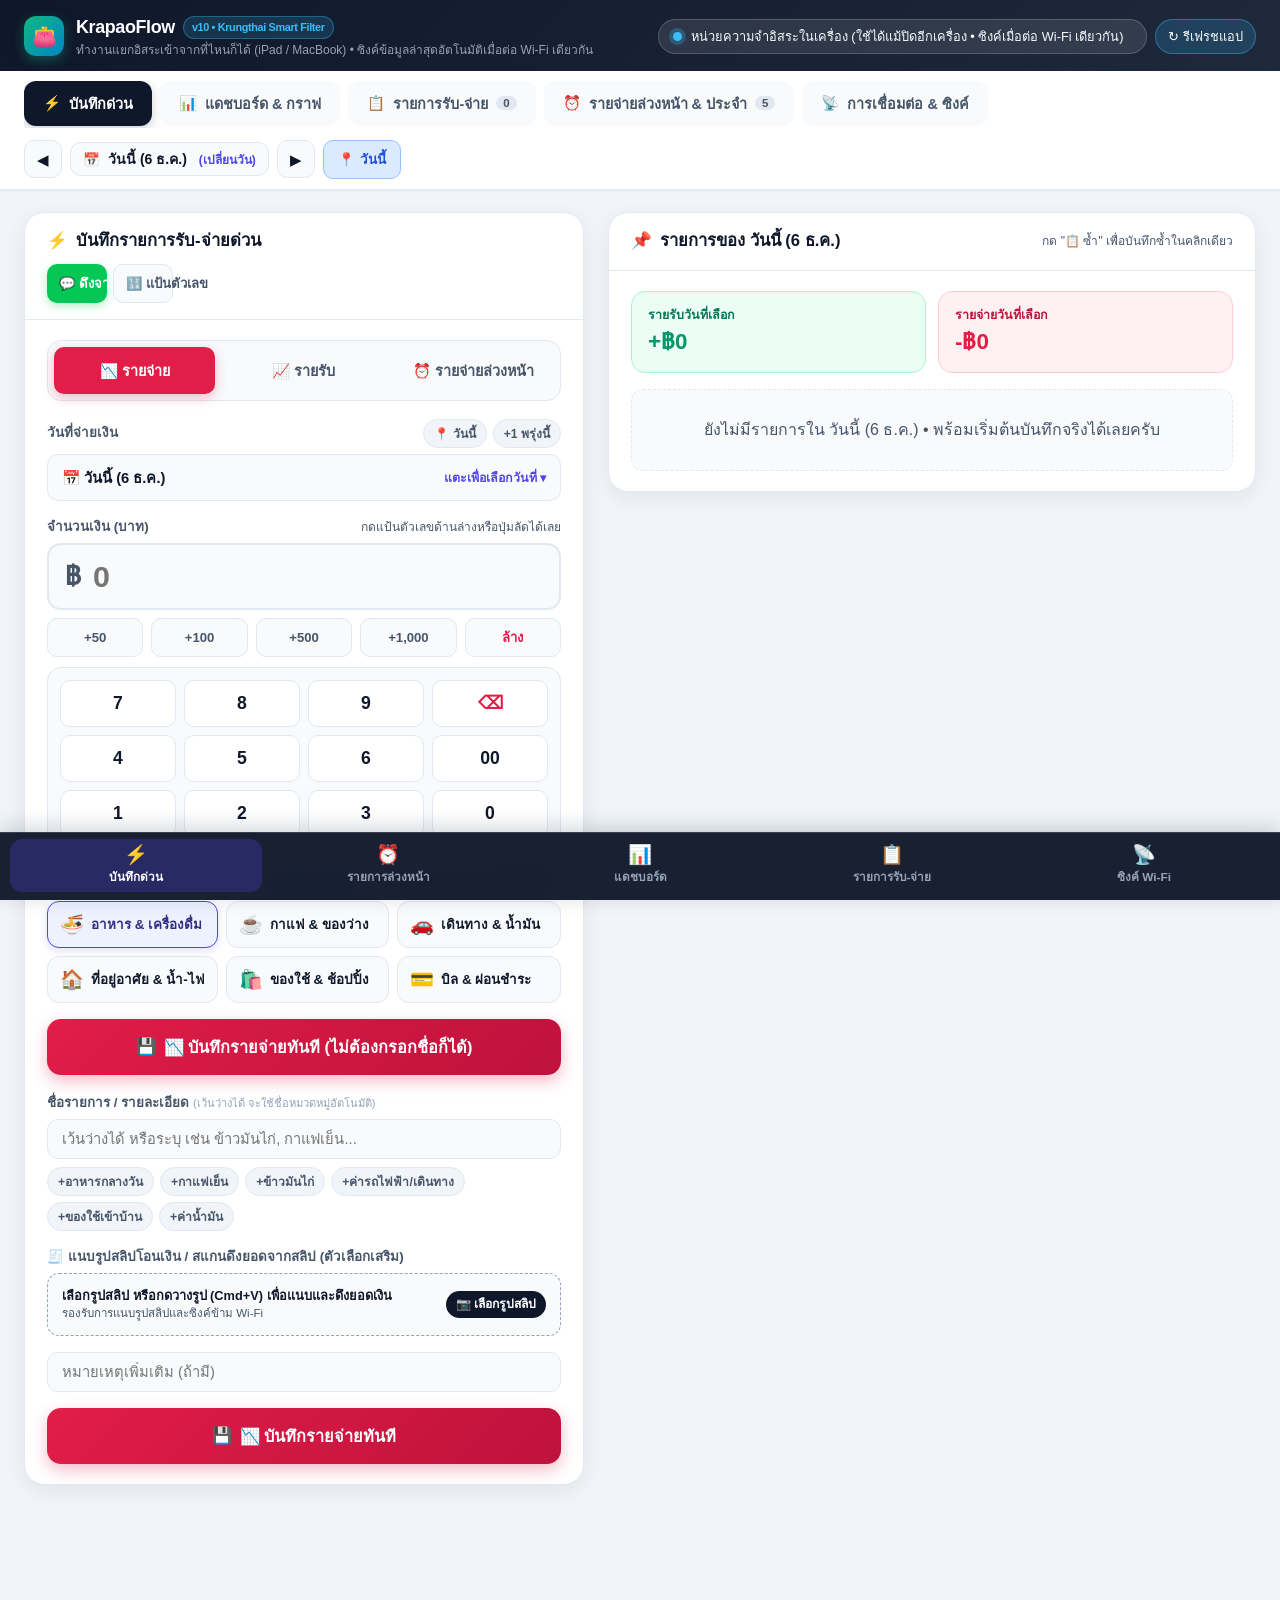
==== commit 8e6907c5: "v10: Strictly match only เงินเข้า/เงินออก: X บาท, block all promo/ad messages" ====
--- a/index.html
+++ b/index.html
@@ -17,7 +17,7 @@
         <div>
           <div class="brand-title">
             KrapaoFlow
-            <span class="brand-badge">v9 • WebApp Edition</span>
+            <span class="brand-badge">v10 • Krungthai Smart Filter</span>
           </div>
           <div style="font-size:0.75rem;color:#94A3B8;">
             ทำงานแยกอิสระเข้าจากที่ไหนก็ได้ (iPad / MacBook) • ซิงค์ข้อมูลล่าสุดอัตโนมัติเมื่อต่อ Wi-Fi เดียวกัน
@@ -940,7 +940,7 @@
   <!-- =================================================================
        MODAL 4: ปฏิทินเลือกวันที่แบบ Pure HTML (100% รองรับ iPad แนวตั้ง ไม่ใช้ UIKit DatePicker)
        ================================================================= -->
-  <div class="modal-backdrop" id="customCalendarModalBackdrop" role="dialog" aria-modal="true">
+  <div class="modal-backdrop" id="customCalendarModalBackdrop" role="dialog" aria-modal="true" style="z-index:280;">
     <div class="modal-card" style="max-width:420px;">
       <div class="modal-header">
         <div style="font-weight:800;font-size:1rem;">📅 เลือกวันที่</div>
@@ -966,45 +966,92 @@
   </div>
 
   <!-- =================================================================
-       MODAL 5: ดึงข้อมูลจากข้อความ Krungthai Connext / LINE (1-Click Smart Import)
+       MODAL 5: ดึงข้อมูลจากไฟล์ประวัติแชท LINE / Krungthai Connext (1-Click Multi-Import)
        ================================================================= -->
   <div class="modal-backdrop" id="lineImportModalBackdrop" role="dialog" aria-modal="true">
-    <div class="modal-card" style="max-width:540px;">
+    <div class="modal-card" style="max-width:560px;">
       <div class="modal-header" style="background:#06C755;">
         <div style="font-weight:800;font-size:1.05rem;display:flex;align-items:center;gap:8px;">
           <span>💬</span>
-          <span>ดึงข้อมูลจาก Krungthai Connext & LINE</span>
+          <span>นำเข้าประวัติแชท Krungthai Connext (ดึงทีเดียวทั้งเดือน)</span>
         </div>
         <button type="button" id="btnCloseLineImportModal" style="background:transparent;border:none;color:#FFF;font-size:1.3rem;cursor:pointer;">✕</button>
       </div>
       <div class="modal-body">
         <div style="background:#F0FDF4;border:1px solid #BBF7D0;border-radius:12px;padding:12px 14px;margin-bottom:14px;font-size:0.82rem;color:#166534;line-height:1.5;">
-          <strong>📱 วิธีใช้งานง่ายๆ ใน 2 ขั้นตอน:</strong><br/>
-          1. ในแอป LINE เปิดแชท <strong>Krungthai Connext</strong> ➔ <strong>กดค้างที่ข้อความแจ้งเตือน</strong> ➔ แตะ <strong>"คัดลอก" (Copy)</strong> (จะเลือกหลายๆ ข้อความก็ได้)<br/>
-          2. สลับมาที่นี่ กดปุ่มสีเขียว <strong>"📋 วางข้อความที่ก็อปมา"</strong> ด้านล่างนี้ได้เลย ระบบจะแกะยอดเงิน วันที่ และรายการให้ทันที!
-        </div>
-
+          <strong>📁 วิธีส่งออกไฟล์แชทจาก LINE (ทำครั้งเดียวได้ 20-100 รายการ):</strong><br/>
+          1. ใน LINE แชท <strong>Krungthai Connext</strong> กดปุ่ม <strong>`≡` (มุมขวาบน) ➔ `⚙️ ตั้งค่า` ➔ "ส่งออกประวัติการแชท"</strong><br/>
+          2. จะได้ไฟล์ <strong>.txt</strong> กดเลือกไฟล์นั้นด้านล่างนี้ได้เลย ระบบจะแยกทุกรายการให้ทันทีครับ!
+        </div>
+
+        <!-- Big File Drop Zone & Selection Button -->
+        <div id="lineFileDropZone" style="border:2px dashed #06C755;background:#F8FAFC;border-radius:14px;padding:20px 16px;text-align:center;cursor:pointer;margin-bottom:14px;transition:all 0.2s;">
+          <input type="file" id="lineChatFileInput" accept=".txt,text/plain" style="display:none;" />
+          <div style="font-size:2rem;margin-bottom:6px;">📂</div>
+          <div style="font-weight:800;font-size:0.95rem;color:#0F172A;margin-bottom:4px;" id="lineDropZoneTitle">
+            แตะที่นี่เพื่อเลือกไฟล์แชท LINE (.txt)
+          </div>
+          <div style="font-size:0.78rem;color:#64748B;">
+            หรือลากไฟล์ .txt ที่ได้จาก LINE มาวางตรงนี้ (ดึงได้หมดทั้ง 20-100 รายการ)
+          </div>
+        </div>
+
+        <!-- Strict Krungthai Keyword Filter -->
+        <div style="background:#ECFDF5;border:1px solid #A7F3D0;border-radius:12px;padding:10px 12px;margin-bottom:10px;">
+          <div style="font-weight:800;font-size:0.82rem;color:#065F46;margin-bottom:6px;">
+            🎯 เลือกรายการที่ต้องการดึง (ข้อความอื่นๆ ในแชทจะถูกข้ามทั้งหมด):
+          </div>
+          <div style="display:flex;gap:6px;flex-wrap:wrap;">
+            <button type="button" class="quick-tag" data-line-type-filter="both" style="background:#059669;color:#FFF;border-color:#059669;font-weight:700;">
+              🔄 ทั้ง "เงินเข้า" และ "เงินออก"
+            </button>
+            <button type="button" class="quick-tag" data-line-type-filter="income_only">
+              📈 เฉพาะ "เงินเข้า" เท่านั้น
+            </button>
+            <button type="button" class="quick-tag" data-line-type-filter="expense_only">
+              📉 เฉพาะ "เงินออก" เท่านั้น
+            </button>
+          </div>
+        </div>
+
+        <!-- Date Range Filter (100% Pure HTML - Zero UIKit DatePicker) -->
+        <div style="background:#F8FAFC;border:1px solid var(--border-color);border-radius:12px;padding:10px 12px;margin-bottom:12px;">
+          <div style="display:flex;justify-content:space-between;align-items:center;margin-bottom:8px;flex-wrap:wrap;gap:6px;">
+            <span style="font-weight:800;font-size:0.82rem;color:var(--text-main);">📅 เลือกช่วงวันที่ต้องการดึง:</span>
+            <div style="display:flex;gap:4px;flex-wrap:wrap;">
+              <button type="button" class="quick-tag" data-line-range="all" style="background:#0F172A;color:#FFF;border-color:#0F172A;">ทั้งหมด</button>
+              <button type="button" class="quick-tag" data-line-range="today">วันนี้</button>
+              <button type="button" class="quick-tag" data-line-range="7d">7 วันล่าสุด</button>
+              <button type="button" class="quick-tag" data-line-range="month">เดือนนี้</button>
+            </div>
+          </div>
+          <div style="display:grid;grid-template-columns:1fr auto 1fr;gap:8px;align-items:center;">
+            <input type="hidden" id="lineFilterStartInput" />
+            <button type="button" class="text-input" id="btnOpenLineStartCal" style="padding:7px 10px;font-size:0.8rem;font-weight:700;text-align:left;cursor:pointer;">
+              <span id="lineFilterStartText">ตั้งแต่: ทั้งหมด</span>
+            </button>
+            <span style="font-size:0.8rem;color:var(--text-secondary);font-weight:700;">ถึง</span>
+            <input type="hidden" id="lineFilterEndInput" />
+            <button type="button" class="text-input" id="btnOpenLineEndCal" style="padding:7px 10px;font-size:0.8rem;font-weight:700;text-align:left;cursor:pointer;">
+              <span id="lineFilterEndText">ถึง: ทั้งหมด</span>
+            </button>
+          </div>
+        </div>
+
+        <!-- Or Paste Manually Toggle -->
         <div style="margin-bottom:12px;">
           <div style="display:flex;justify-content:space-between;align-items:center;margin-bottom:6px;">
-            <label class="form-label">กล่องข้อความจาก LINE / Krungthai Connext:</label>
-            <button type="button" class="quick-amt-btn" id="btnPasteClipboardLine" style="background:#06C755;color:#FFF;border:none;font-weight:700;padding:5px 12px;font-size:0.78rem;">
-              📋 แตะเพื่อวางข้อความที่ก็อปมา
-            </button>
-          </div>
-          <textarea id="lineImportTextarea" class="text-input" style="height:110px;font-size:0.86rem;resize:vertical;" placeholder="วางข้อความที่คัดลอกมาจาก Krungthai Connext เช่น
-เงินโอนออก
-จำนวนเงิน 200.00 บาท
-วันที่ 23 พ.ย. 69
-ไปยัง ค่าเน็ต
-
-หรือข้อความจดหลายบรรทัด เช่น:
-23 พย ค่าเน็ต 200
-1 ธค Google AI pro 279"></textarea>
+            <label class="form-label" style="font-size:0.78rem;color:var(--text-secondary);">หรือคัดลอกข้อความในไฟล์มาวางในช่องนี้:</label>
+            <button type="button" class="quick-amt-btn" id="btnPasteClipboardLine" style="background:#06C755;color:#FFF;border:none;font-weight:700;padding:4px 10px;font-size:0.75rem;">
+              📋 วางจากคลิปบอร์ด
+            </button>
+          </div>
+          <textarea id="lineImportTextarea" class="text-input" style="height:90px;font-size:0.82rem;resize:vertical;" placeholder="เนื้อหาไฟล์แชท LINE หรือข้อความ Krungthai Connext จะแสดงที่นี่..."></textarea>
         </div>
 
         <div style="display:flex;gap:8px;margin-bottom:16px;">
           <button type="button" class="btn-submit" id="btnParseLineText" style="background:#0F172A;color:#FFF;padding:10px;font-size:0.9rem;">
-            🔍 สแกนและถอดรหัสรายการ
+            🔍 สแกนและถอดรหัสทุกรายการ
           </button>
           <button type="button" class="quick-amt-btn" id="btnClearLineText" style="flex:0;white-space:nowrap;padding:0 14px;">
             ล้าง
@@ -1013,13 +1060,19 @@
 
         <!-- Parsed Results Container -->
         <div id="lineImportPreviewWrap" style="display:none;">
-          <div style="font-weight:800;font-size:0.9rem;margin-bottom:8px;display:flex;justify-content:space-between;align-items:center;">
-            <span>รายการที่ระบบตรวจพบ (<span id="lineDetectedCount">0</span> รายการ):</span>
-            <span style="font-size:0.75rem;color:var(--text-secondary);">ตรวจทานก่อนบันทึก</span>
-          </div>
-          <div id="lineParsedList" style="max-height:220px;overflow-y:auto;display:flex;flex-direction:column;gap:8px;margin-bottom:14px;"></div>
-
-          <button type="button" class="btn-submit scheduled" id="btnConfirmSaveLineItems" style="font-size:0.95rem;padding:12px;">
+          <div style="background:#EEF2FF;border:1px solid #C7D2FE;border-radius:12px;padding:10px 14px;margin-bottom:12px;display:flex;align-items:center;justify-content:space-between;flex-wrap:wrap;gap:8px;">
+            <div>
+              <span style="font-weight:800;color:#1E1B4B;font-size:0.95rem;">ตรวจพบทั้งหมด <span id="lineDetectedCount">0</span> รายการ</span>
+            </div>
+            <div style="display:flex;gap:12px;font-size:0.82rem;font-weight:700;">
+              <span style="color:#059669;" id="lineTotalIncomeSummary">+฿0</span>
+              <span style="color:#E11D48;" id="lineTotalExpenseSummary">-฿0</span>
+            </div>
+          </div>
+
+          <div id="lineParsedList" style="max-height:260px;overflow-y:auto;display:flex;flex-direction:column;gap:8px;margin-bottom:14px;"></div>
+
+          <button type="button" class="btn-submit scheduled" id="btnConfirmSaveLineItems" style="font-size:1rem;padding:13px;">
             💾 ยืนยันบันทึกทุกรายการเข้าแอปทันที
           </button>
         </div>
@@ -1054,6 +1107,6 @@
   <!-- Toast Notifications -->
   <div class="toast-container" id="toastContainer" style="pointer-events:none;"></div>
 
-  <script src="./app.js?v=9"></script>
+  <script src="./app.js?v=10"></script>
 </body>
 </html>
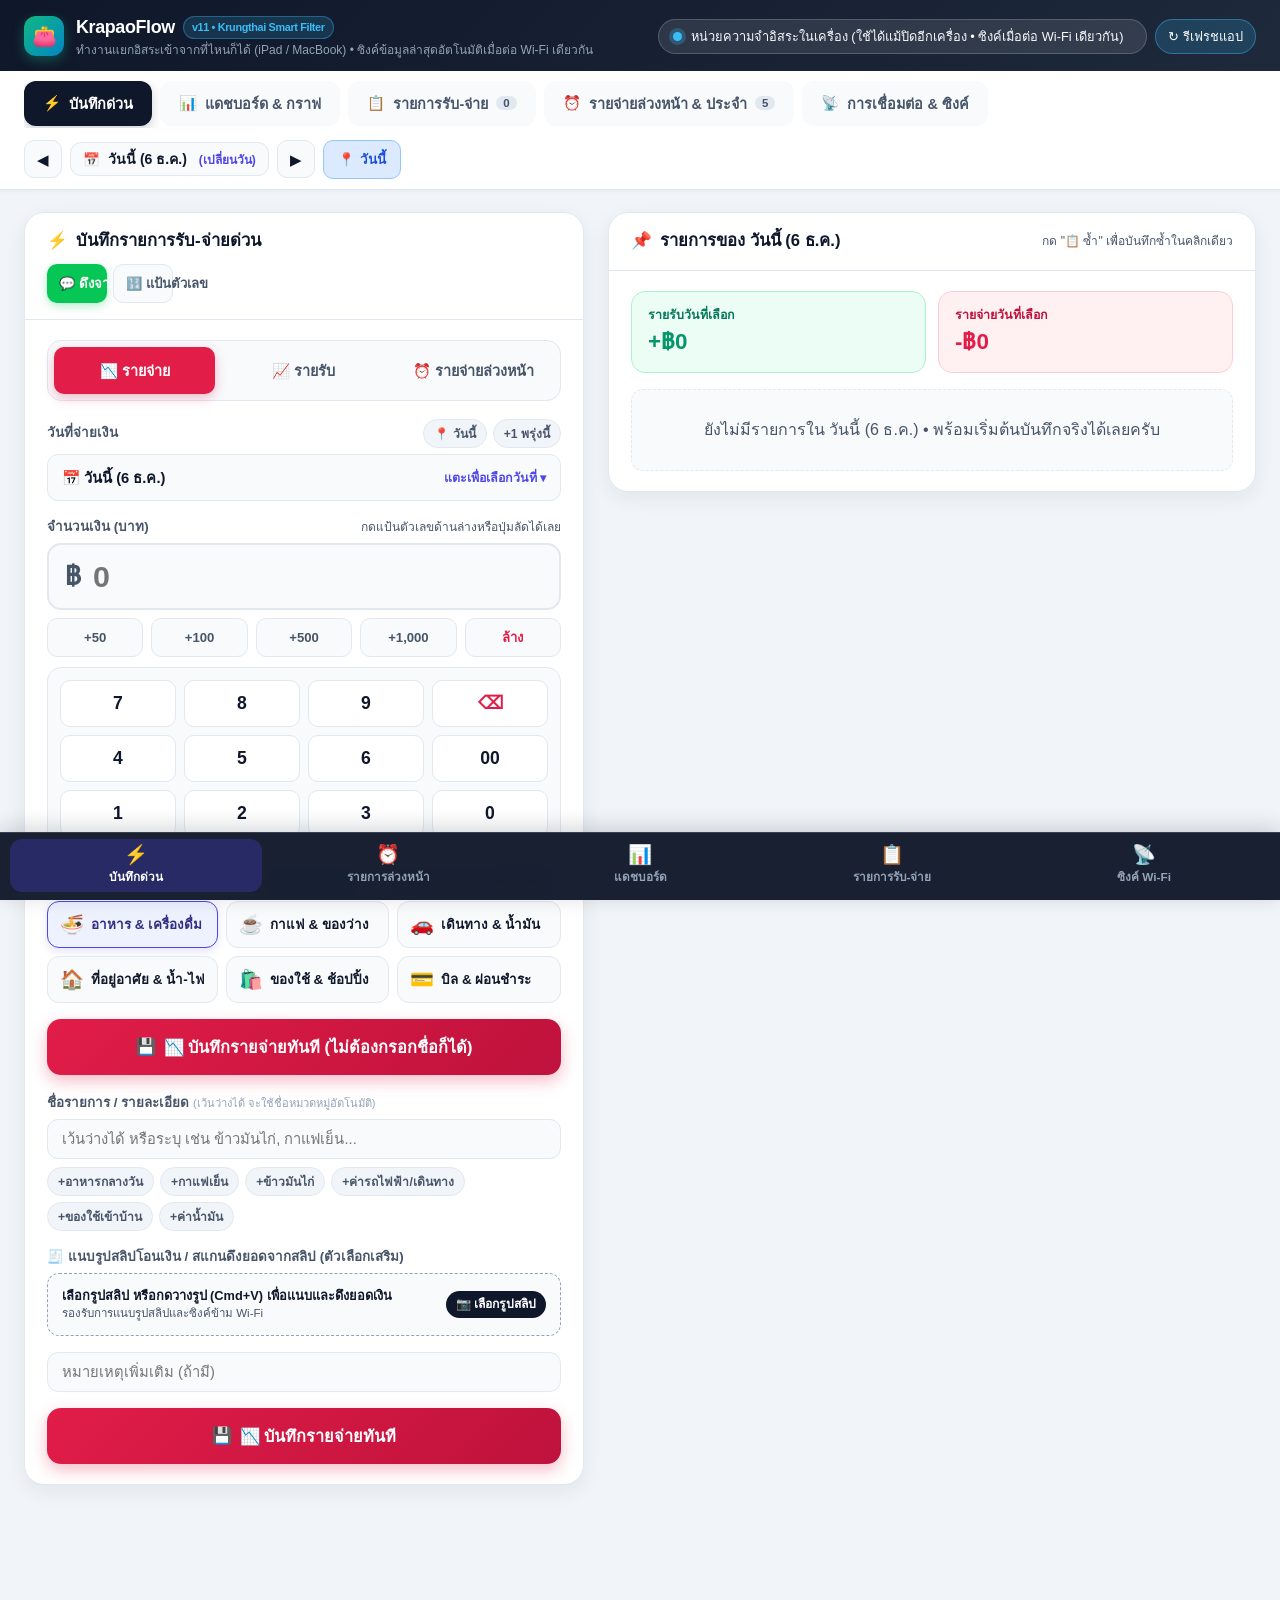
==== commit d51a69c5: "v11: Match all real Krungthai outgoing alerts (ถอนเงิน/โอนเงิน/ชำระเงิน/เงินออก) while blocking 100%" ====
--- a/index.html
+++ b/index.html
@@ -17,7 +17,7 @@
         <div>
           <div class="brand-title">
             KrapaoFlow
-            <span class="brand-badge">v10 • Krungthai Smart Filter</span>
+            <span class="brand-badge">v11 • Krungthai Smart Filter</span>
           </div>
           <div style="font-size:0.75rem;color:#94A3B8;">
             ทำงานแยกอิสระเข้าจากที่ไหนก็ได้ (iPad / MacBook) • ซิงค์ข้อมูลล่าสุดอัตโนมัติเมื่อต่อ Wi-Fi เดียวกัน
@@ -1107,6 +1107,6 @@
   <!-- Toast Notifications -->
   <div class="toast-container" id="toastContainer" style="pointer-events:none;"></div>
 
-  <script src="./app.js?v=10"></script>
+  <script src="./app.js?v=11"></script>
 </body>
 </html>
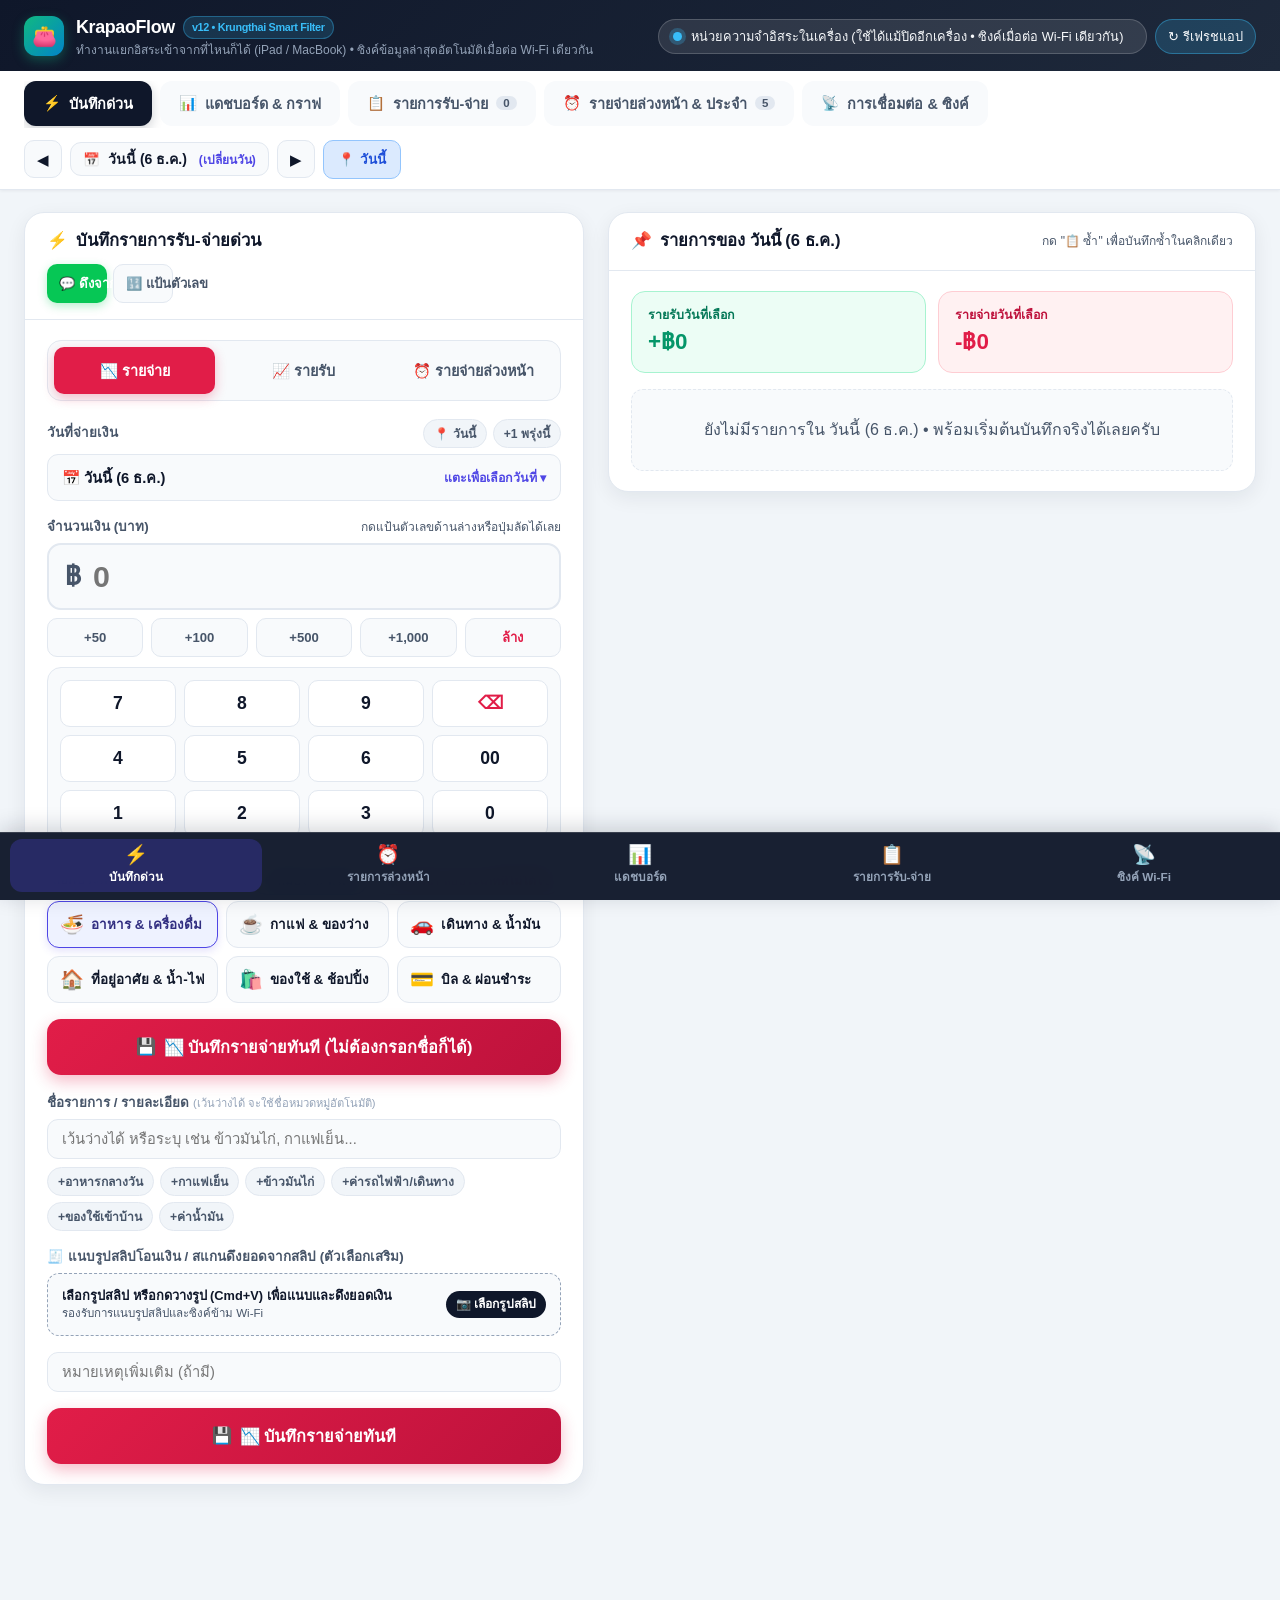
==== commit a36a0f48: "v12: Fix data wiped on refresh caused by replayed HARD_RESET history in ntfy.sh P2P poll" ====
--- a/index.html
+++ b/index.html
@@ -17,7 +17,7 @@
         <div>
           <div class="brand-title">
             KrapaoFlow
-            <span class="brand-badge">v11 • Krungthai Smart Filter</span>
+            <span class="brand-badge">v12 • Krungthai Smart Filter</span>
           </div>
           <div style="font-size:0.75rem;color:#94A3B8;">
             ทำงานแยกอิสระเข้าจากที่ไหนก็ได้ (iPad / MacBook) • ซิงค์ข้อมูลล่าสุดอัตโนมัติเมื่อต่อ Wi-Fi เดียวกัน
@@ -1107,6 +1107,6 @@
   <!-- Toast Notifications -->
   <div class="toast-container" id="toastContainer" style="pointer-events:none;"></div>
 
-  <script src="./app.js?v=11"></script>
+  <script src="./app.js?v=12"></script>
 </body>
 </html>
